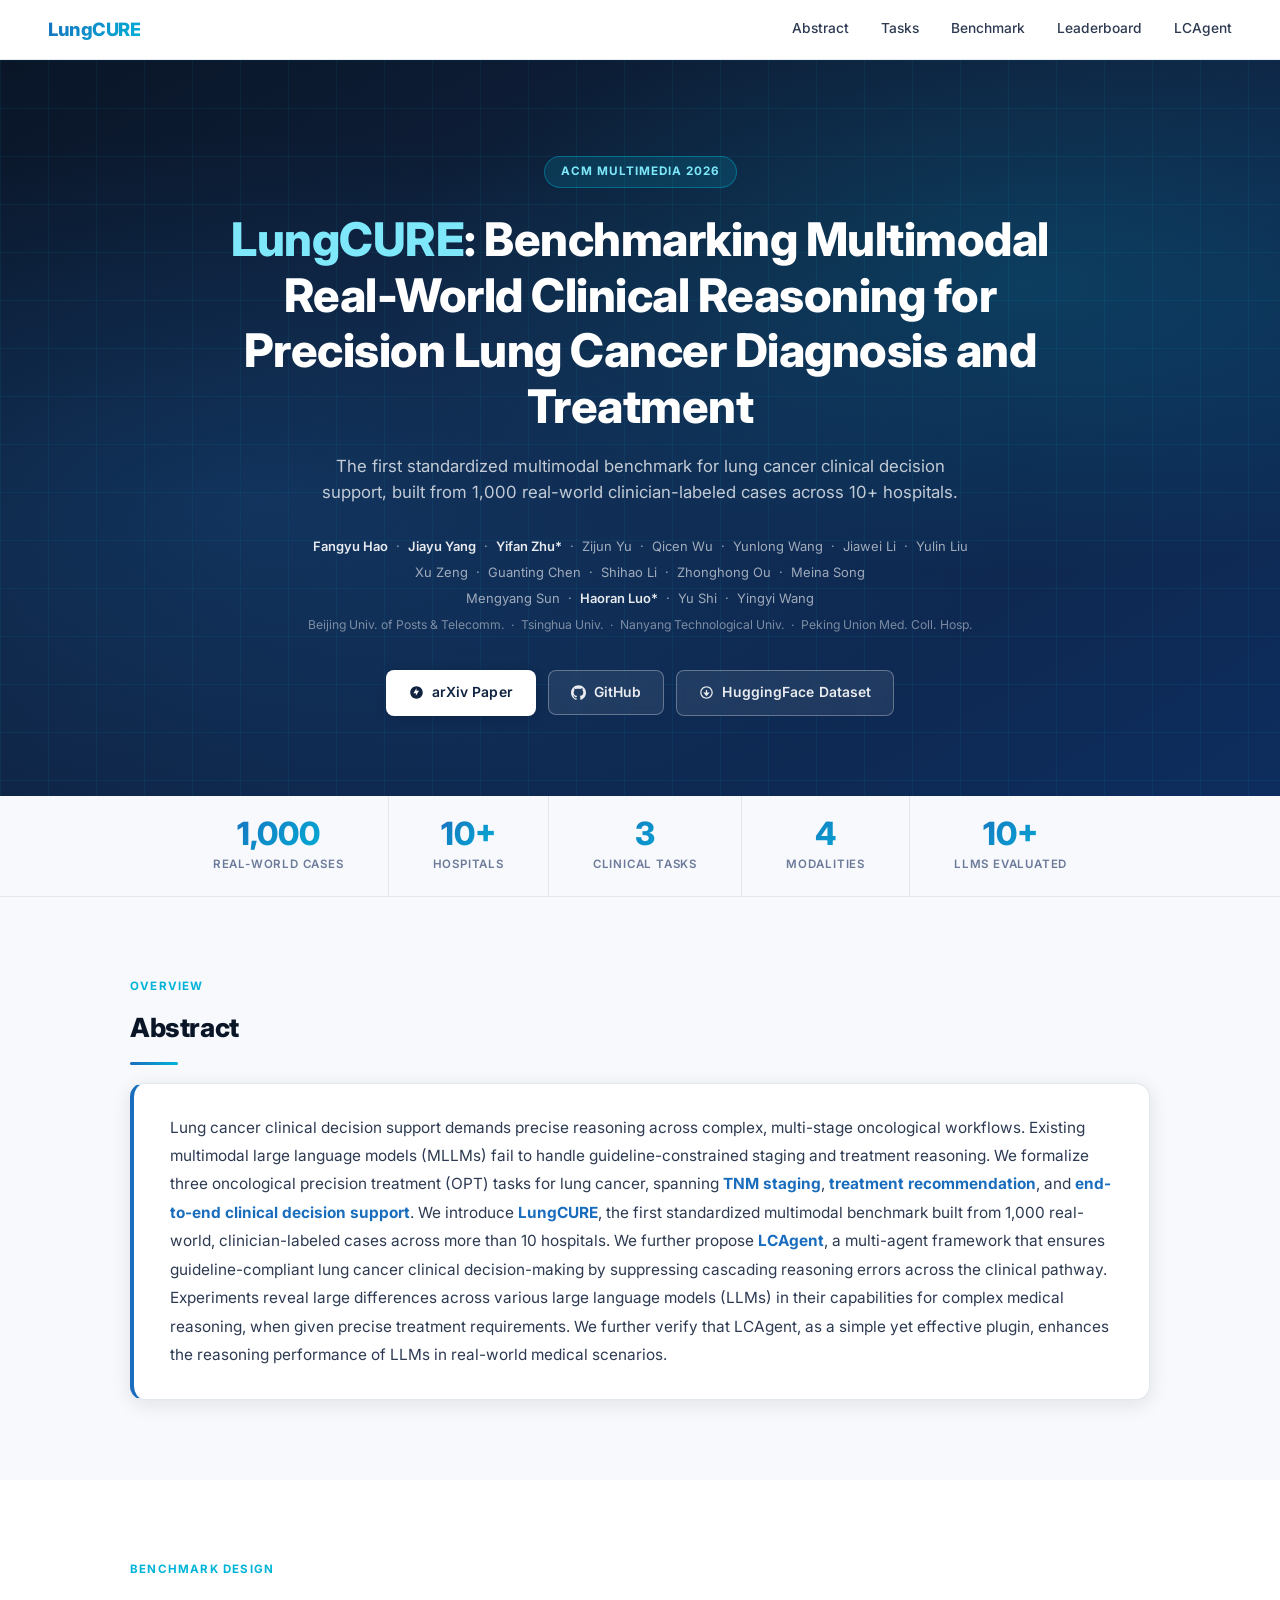
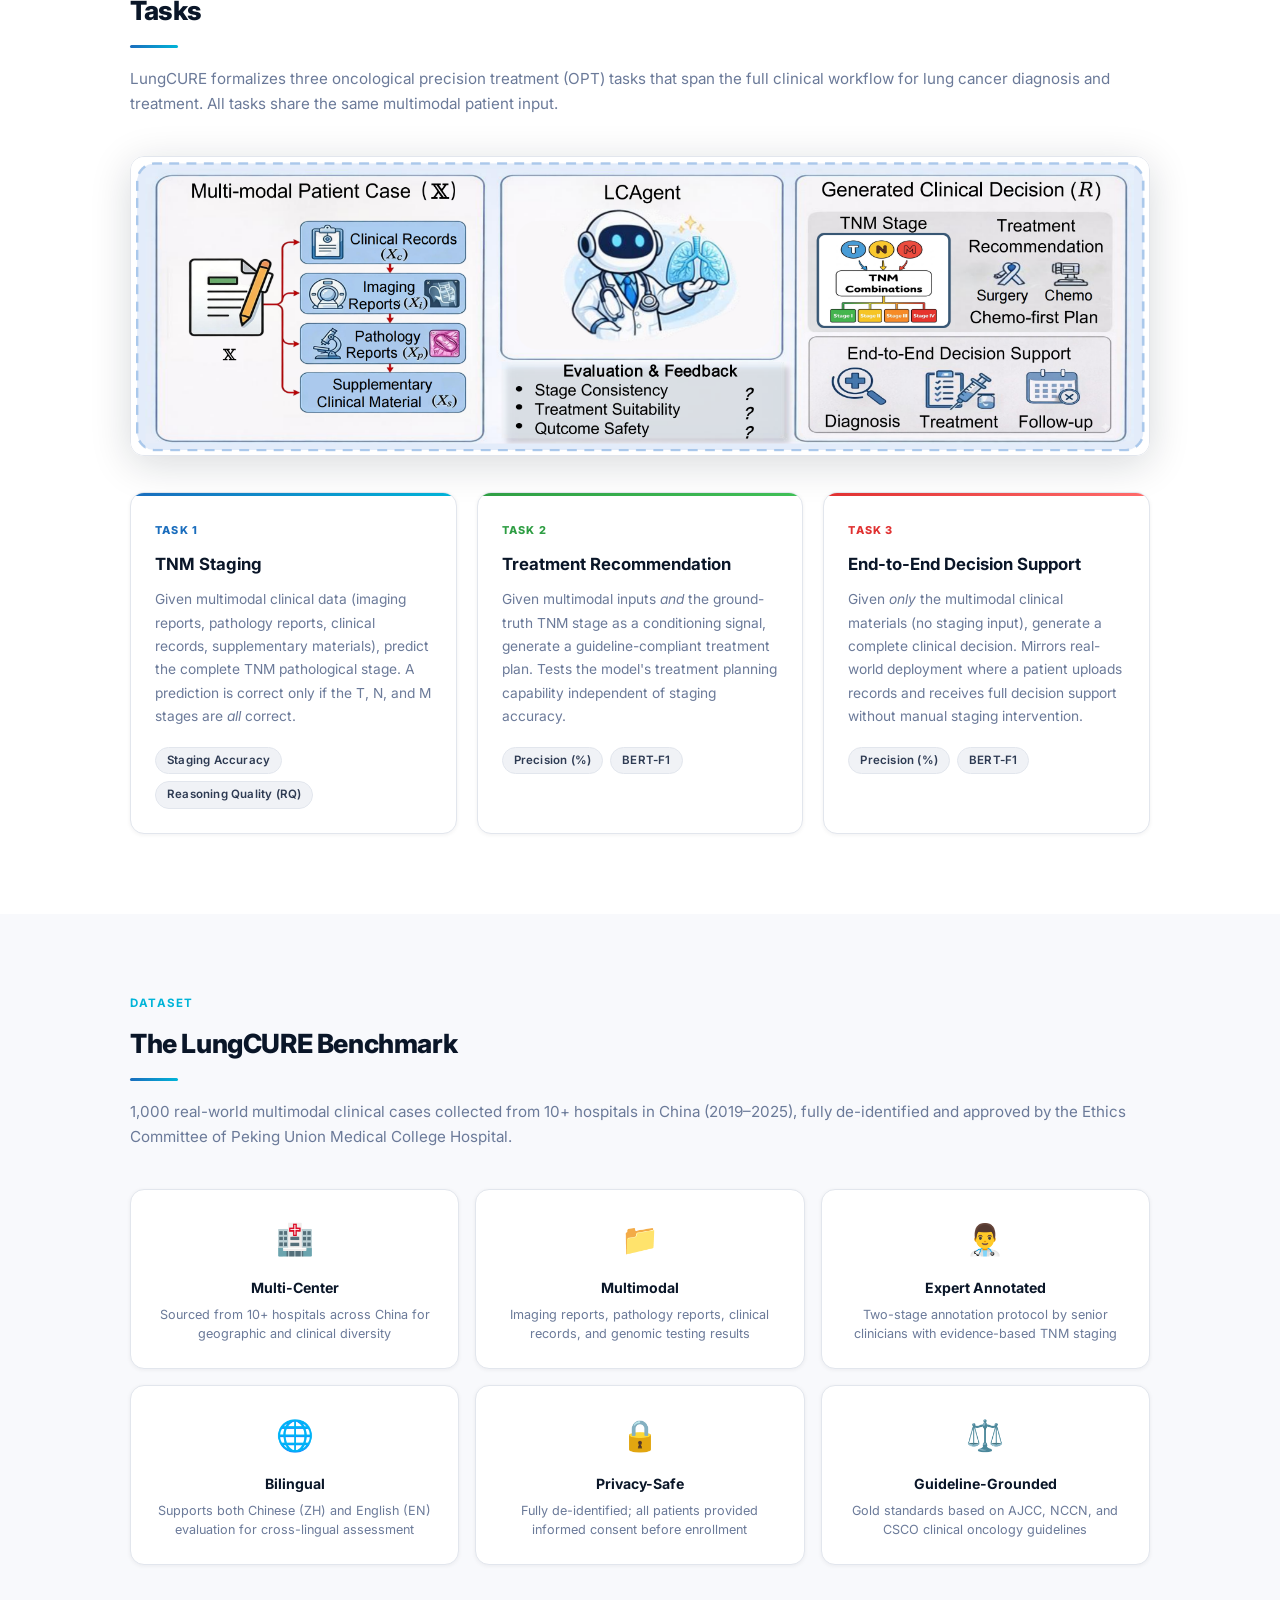
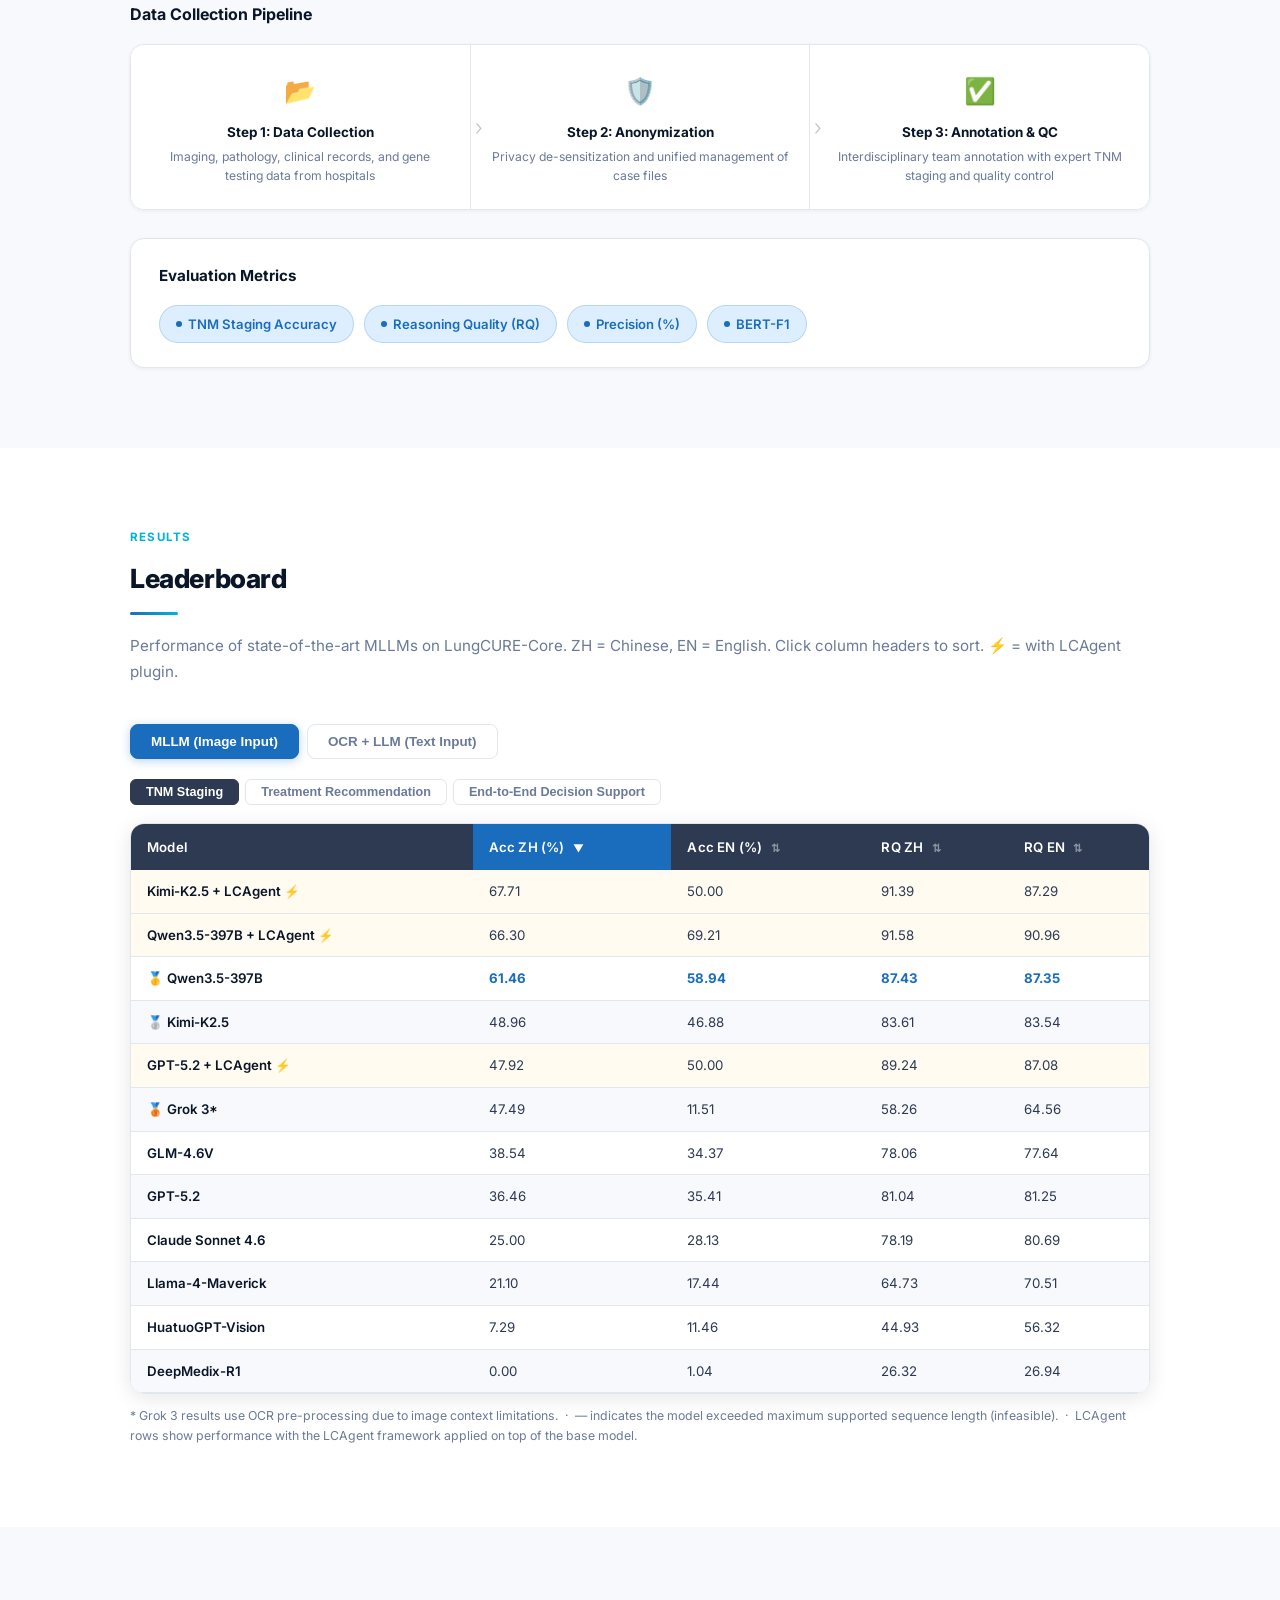
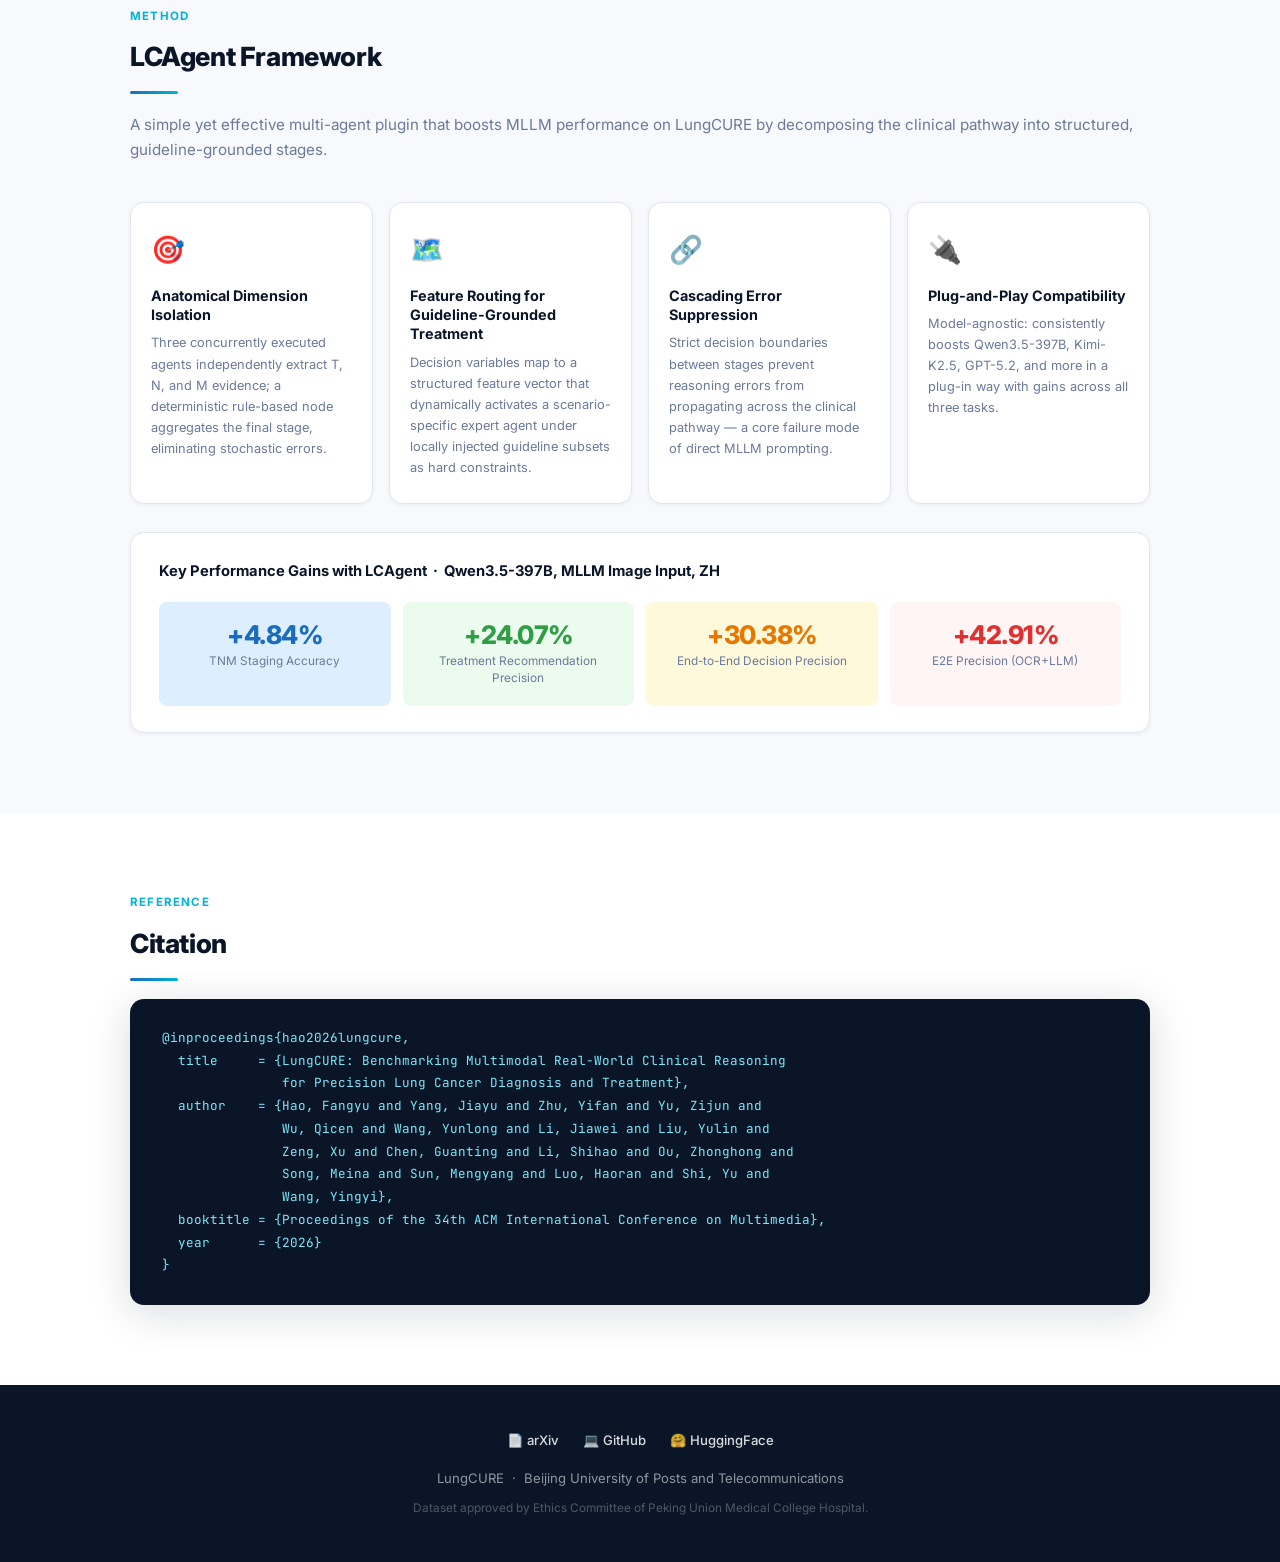
==== index.html @ aa4339c0 "GitHub Pages" ====
<!DOCTYPE html>
<html lang="en">
<head>
  <meta charset="UTF-8" />
  <meta name="viewport" content="width=device-width, initial-scale=1.0" />
  <title>LungCURE — Benchmarking Multimodal Real-World Clinical Reasoning</title>
  <link rel="preconnect" href="https://fonts.googleapis.com" />
  <link href="https://fonts.googleapis.com/css2?family=Inter:wght@300;400;500;600;700;800&family=JetBrains+Mono:wght@400;500&display=swap" rel="stylesheet" />
  <link rel="stylesheet" href="static/css/style.css" />
</head>
<body>

<!-- ─── Navigation ────────────────────────────────────────────── -->
<nav>
  <span class="nav-brand">LungCURE</span>
  <div class="nav-links">
    <a href="#abstract">Abstract</a>
    <a href="#tasks">Tasks</a>
    <a href="#benchmark">Benchmark</a>
    <a href="#leaderboard">Leaderboard</a>
    <a href="#lcagent">LCAgent</a>
  </div>
</nav>

<!-- ─── Hero ─────────────────────────────────────────────────── -->
<header class="hero">
  <div class="hero-badge">ACM Multimedia 2026</div>
  <h1>
    <span class="accent">LungCURE</span>: Benchmarking Multimodal<br/>
    Real-World Clinical Reasoning for<br/>
    Precision Lung Cancer Diagnosis and Treatment
  </h1>
  <p class="hero-sub">
    The first standardized multimodal benchmark for lung cancer clinical decision support,
    built from 1,000 real-world clinician-labeled cases across 10+ hospitals.
  </p>
  <div class="authors">
    <strong>Fangyu Hao</strong> &nbsp;·&nbsp; <strong>Jiayu Yang</strong> &nbsp;·&nbsp;
    <strong>Yifan Zhu*</strong> &nbsp;·&nbsp; Zijun Yu &nbsp;·&nbsp; Qicen Wu &nbsp;·&nbsp;
    Yunlong Wang &nbsp;·&nbsp; Jiawei Li &nbsp;·&nbsp; Yulin Liu<br/>
    Xu Zeng &nbsp;·&nbsp; Guanting Chen &nbsp;·&nbsp; Shihao Li &nbsp;·&nbsp;
    Zhonghong Ou &nbsp;·&nbsp; Meina Song<br/>
    Mengyang Sun &nbsp;·&nbsp; <strong>Haoran Luo*</strong> &nbsp;·&nbsp; Yu Shi &nbsp;·&nbsp; Yingyi Wang<br/>
    <em>Beijing Univ. of Posts &amp; Telecomm. &nbsp;·&nbsp; Tsinghua Univ. &nbsp;·&nbsp;
    Nanyang Technological Univ. &nbsp;·&nbsp; Peking Union Med. Coll. Hosp.</em>
  </div>
  <div class="btn-group">
    <a class="btn btn-primary" href="https://arxiv.org/abs/YOUR_ARXIV_ID" target="_blank">
      <svg viewBox="0 0 24 24" fill="currentColor"><path d="M12 2C6.48 2 2 6.48 2 12s4.48 10 10 10 10-4.48 10-10S17.52 2 12 2zm-1 15v-4H7l5-8v4h4l-5 8z"/></svg>
      arXiv Paper
    </a>
    <a class="btn btn-outline" href="https://github.com/Joker-hfy/LungCURE" target="_blank">
      <svg viewBox="0 0 24 24" fill="currentColor"><path d="M12 .297c-6.63 0-12 5.373-12 12 0 5.303 3.438 9.8 8.205 11.385.6.113.82-.258.82-.577 0-.285-.01-1.04-.015-2.04-3.338.724-4.042-1.61-4.042-1.61C4.422 18.07 3.633 17.7 3.633 17.7c-1.087-.744.084-.729.084-.729 1.205.084 1.838 1.236 1.838 1.236 1.07 1.835 2.809 1.305 3.495.998.108-.776.417-1.305.76-1.605-2.665-.3-5.466-1.332-5.466-5.93 0-1.31.465-2.38 1.235-3.22-.135-.303-.54-1.523.105-3.176 0 0 1.005-.322 3.3 1.23.96-.267 1.98-.399 3-.405 1.02.006 2.04.138 3 .405 2.28-1.552 3.285-1.23 3.285-1.23.645 1.653.24 2.873.12 3.176.765.84 1.23 1.91 1.23 3.22 0 4.61-2.805 5.625-5.475 5.92.42.36.81 1.096.81 2.22 0 1.606-.015 2.896-.015 3.286 0 .315.21.69.825.57C20.565 22.092 24 17.592 24 12.297c0-6.627-5.373-12-12-12"/></svg>
      GitHub
    </a>
    <a class="btn btn-outline" href="https://huggingface.co/datasets/Fine2378/LungCURE" target="_blank">
      <svg viewBox="0 0 24 24" fill="currentColor"><path d="M12 2C6.477 2 2 6.477 2 12s4.477 10 10 10 10-4.477 10-10S17.523 2 12 2zm0 2c4.418 0 8 3.582 8 8s-3.582 8-8 8-8-3.582-8-8 3.582-8 8-8zm-1 4v4H7l5 6 5-6h-4V8h-2z"/></svg>
      HuggingFace Dataset
    </a>
  </div>
</header>

<!-- ─── Stats bar ─────────────────────────────────────────────── -->
<div class="stats-bar">
  <div class="stat-item">
    <div class="stat-num">1,000</div>
    <div class="stat-label">Real-world Cases</div>
  </div>
  <div class="stat-item">
    <div class="stat-num">10+</div>
    <div class="stat-label">Hospitals</div>
  </div>
  <div class="stat-item">
    <div class="stat-num">3</div>
    <div class="stat-label">Clinical Tasks</div>
  </div>
  <div class="stat-item">
    <div class="stat-num">4</div>
    <div class="stat-label">Modalities</div>
  </div>
  <div class="stat-item">
    <div class="stat-num">10+</div>
    <div class="stat-label">LLMs Evaluated</div>
  </div>
</div>

<!-- ─── Abstract ─────────────────────────────────────────────── -->
<section id="abstract">
  <div class="container">
    <div class="section-label">Overview</div>
    <h2 class="section-title">Abstract</h2>
    <div class="section-divider"></div>
    <div class="abstract-box">
      Lung cancer clinical decision support demands precise reasoning across complex, multi-stage oncological workflows.
      Existing multimodal large language models (MLLMs) fail to handle guideline-constrained staging and treatment reasoning.
      We formalize three oncological precision treatment (OPT) tasks for lung cancer, spanning <strong>TNM staging</strong>,
      <strong>treatment recommendation</strong>, and <strong>end-to-end clinical decision support</strong>.
      We introduce <strong>LungCURE</strong>, the first standardized multimodal benchmark built from 1,000 real-world,
      clinician-labeled cases across more than 10 hospitals.
      We further propose <strong>LCAgent</strong>, a multi-agent framework that ensures guideline-compliant lung cancer
      clinical decision-making by suppressing cascading reasoning errors across the clinical pathway.
      Experiments reveal large differences across various large language models (LLMs) in their capabilities
      for complex medical reasoning, when given precise treatment requirements.
      We further verify that LCAgent, as a simple yet effective plugin, enhances the reasoning performance of
      LLMs in real-world medical scenarios.
    </div>
  </div>
</section>

<!-- ─── Tasks ─────────────────────────────────────────────────── -->
<section id="tasks">
  <div class="container">
    <div class="section-label">Benchmark Design</div>
    <h2 class="section-title">Tasks</h2>
    <div class="section-divider"></div>
    <p class="section-subtitle">LungCURE formalizes three oncological precision treatment (OPT) tasks that span the full clinical workflow for lung cancer diagnosis and treatment. All tasks share the same multimodal patient input.</p>

    <!-- Task figure -->
    <div class="task-image-wrap">
      <img src="static/images/task.png" alt="LungCURE Task Formulation" />
    </div>

    <!-- Task cards -->
    <div class="task-grid">
      <div class="task-card t1">
        <div class="task-num">Task 1</div>
        <h3>TNM Staging</h3>
        <p>
          Given multimodal clinical data (imaging reports, pathology reports, clinical records,
          supplementary materials), predict the complete TNM pathological stage.
          A prediction is correct only if the T, N, and M stages are <em>all</em> correct.
        </p>
        <div class="task-metrics">
          <span class="metric-tag">Staging Accuracy</span>
          <span class="metric-tag">Reasoning Quality (RQ)</span>
        </div>
      </div>
      <div class="task-card t2">
        <div class="task-num">Task 2</div>
        <h3>Treatment Recommendation</h3>
        <p>
          Given multimodal inputs <em>and</em> the ground-truth TNM stage as a conditioning signal,
          generate a guideline-compliant treatment plan. Tests the model's treatment planning
          capability independent of staging accuracy.
        </p>
        <div class="task-metrics">
          <span class="metric-tag">Precision (%)</span>
          <span class="metric-tag">BERT-F1</span>
        </div>
      </div>
      <div class="task-card t3">
        <div class="task-num">Task 3</div>
        <h3>End-to-End Decision Support</h3>
        <p>
          Given <em>only</em> the multimodal clinical materials (no staging input), generate
          a complete clinical decision. Mirrors real-world deployment where a patient uploads
          records and receives full decision support without manual staging intervention.
        </p>
        <div class="task-metrics">
          <span class="metric-tag">Precision (%)</span>
          <span class="metric-tag">BERT-F1</span>
        </div>
      </div>
    </div>
  </div>
</section>

<!-- ─── Benchmark ─────────────────────────────────────────────── -->
<section id="benchmark">
  <div class="container">
    <div class="section-label">Dataset</div>
    <h2 class="section-title">The LungCURE Benchmark</h2>
    <div class="section-divider"></div>
    <p class="section-subtitle">1,000 real-world multimodal clinical cases collected from 10+ hospitals in China (2019–2025), fully de-identified and approved by the Ethics Committee of Peking Union Medical College Hospital.</p>

    <!-- 6 cards, 3 per row -->
    <div class="dataset-grid">
      <div class="dataset-card">
        <div class="dataset-icon">🏥</div>
        <h4>Multi-Center</h4>
        <p>Sourced from 10+ hospitals across China for geographic and clinical diversity</p>
      </div>
      <div class="dataset-card">
        <div class="dataset-icon">📁</div>
        <h4>Multimodal</h4>
        <p>Imaging reports, pathology reports, clinical records, and genomic testing results</p>
      </div>
      <div class="dataset-card">
        <div class="dataset-icon">👨‍⚕️</div>
        <h4>Expert Annotated</h4>
        <p>Two-stage annotation protocol by senior clinicians with evidence-based TNM staging</p>
      </div>
      <div class="dataset-card">
        <div class="dataset-icon">🌐</div>
        <h4>Bilingual</h4>
        <p>Supports both Chinese (ZH) and English (EN) evaluation for cross-lingual assessment</p>
      </div>
      <div class="dataset-card">
        <div class="dataset-icon">🔒</div>
        <h4>Privacy-Safe</h4>
        <p>Fully de-identified; all patients provided informed consent before enrollment</p>
      </div>
      <div class="dataset-card">
        <div class="dataset-icon">⚖️</div>
        <h4>Guideline-Grounded</h4>
        <p>Gold standards based on AJCC, NCCN, and CSCO clinical oncology guidelines</p>
      </div>
    </div>

    <!-- Pipeline -->
    <p class="pipeline-title">Data Collection Pipeline</p>
    <div class="pipeline">
      <div class="pipeline-step">
        <div class="step-icon">📂</div>
        <h4>Step 1: Data Collection</h4>
        <p>Imaging, pathology, clinical records, and gene testing data from hospitals</p>
      </div>
      <div class="pipeline-step">
        <div class="step-icon">🛡️</div>
        <h4>Step 2: Anonymization</h4>
        <p>Privacy de-sensitization and unified management of case files</p>
      </div>
      <div class="pipeline-step">
        <div class="step-icon">✅</div>
        <h4>Step 3: Annotation &amp; QC</h4>
        <p>Interdisciplinary team annotation with expert TNM staging and quality control</p>
      </div>
    </div>

    <!-- Evaluation Metrics — names only, no descriptions -->
    <div class="metrics-box">
      <h4>Evaluation Metrics</h4>
      <div class="metrics-tags">
        <span class="metrics-tag">TNM Staging Accuracy</span>
        <span class="metrics-tag">Reasoning Quality (RQ)</span>
        <span class="metrics-tag">Precision (%)</span>
        <span class="metrics-tag">BERT-F1</span>
      </div>
    </div>
  </div>
</section>

<!-- ─── Leaderboard ───────────────────────────────────────────── -->
<section id="leaderboard">
  <div class="container">
    <div class="section-label">Results</div>
    <h2 class="section-title">Leaderboard</h2>
    <div class="section-divider"></div>
    <p class="section-subtitle">Performance of state-of-the-art MLLMs on LungCURE-Core. ZH = Chinese, EN = English. Click column headers to sort. ⚡ = with LCAgent plugin.</p>

    <div class="lb-tabs">
      <button class="lb-tab active" onclick="switchInput('image')">MLLM (Image Input)</button>
      <button class="lb-tab" onclick="switchInput('text')">OCR + LLM (Text Input)</button>
    </div>
    <div class="task-tabs">
      <button class="task-tab active" onclick="switchTask('tnm')">TNM Staging</button>
      <button class="task-tab" onclick="switchTask('treat')">Treatment Recommendation</button>
      <button class="task-tab" onclick="switchTask('e2e')">End-to-End Decision Support</button>
    </div>

    <div class="lb-table-wrap">
      <table id="lb-table">
        <thead id="lb-head"></thead>
        <tbody id="lb-body"></tbody>
      </table>
    </div>
    <p class="lb-note">
      * Grok 3 results use OCR pre-processing due to image context limitations. &nbsp;·&nbsp;
      — indicates the model exceeded maximum supported sequence length (infeasible). &nbsp;·&nbsp;
      LCAgent rows show performance with the LCAgent framework applied on top of the base model.
    </p>
  </div>
</section>

<!-- ─── LCAgent ───────────────────────────────────────────────── -->
<section id="lcagent">
  <div class="container">
    <div class="section-label">Method</div>
    <h2 class="section-title">LCAgent Framework</h2>
    <div class="section-divider"></div>
    <p class="section-subtitle">A simple yet effective multi-agent plugin that boosts MLLM performance on LungCURE by decomposing the clinical pathway into structured, guideline-grounded stages.</p>

    <!-- 4 cards, one row -->
    <div class="agent-grid">
      <div class="agent-card">
        <div class="agent-card-icon">🎯</div>
        <h4>Anatomical Dimension Isolation</h4>
        <p>
          Three concurrently executed agents independently extract T, N, and M evidence;
          a deterministic rule-based node aggregates the final stage, eliminating stochastic errors.
        </p>
      </div>
      <div class="agent-card">
        <div class="agent-card-icon">🗺️</div>
        <h4>Feature Routing for Guideline-Grounded Treatment</h4>
        <p>
          Decision variables map to a structured feature vector that dynamically activates a
          scenario-specific expert agent under locally injected guideline subsets as hard constraints.
        </p>
      </div>
      <div class="agent-card">
        <div class="agent-card-icon">🔗</div>
        <h4>Cascading Error Suppression</h4>
        <p>
          Strict decision boundaries between stages prevent reasoning errors from propagating
          across the clinical pathway — a core failure mode of direct MLLM prompting.
        </p>
      </div>
      <div class="agent-card">
        <div class="agent-card-icon">🔌</div>
        <h4>Plug-and-Play Compatibility</h4>
        <p>
          Model-agnostic: consistently boosts Qwen3.5-397B, Kimi-K2.5, GPT-5.2, and more
          in a plug-in way with gains across all three tasks.
        </p>
      </div>
    </div>

    <!-- 4 gain cards, one row -->
    <div class="gains-box">
      <h4>Key Performance Gains with LCAgent &nbsp;·&nbsp; Qwen3.5-397B, MLLM Image Input, ZH</h4>
      <div class="gains-grid">
        <div class="gain-item gain-blue">
          <div class="gain-num">+4.84%</div>
          <div class="gain-label">TNM Staging Accuracy</div>
        </div>
        <div class="gain-item gain-green">
          <div class="gain-num">+24.07%</div>
          <div class="gain-label">Treatment Recommendation Precision</div>
        </div>
        <div class="gain-item gain-gold">
          <div class="gain-num">+30.38%</div>
          <div class="gain-label">End-to-End Decision Precision</div>
        </div>
        <div class="gain-item gain-red">
          <div class="gain-num">+42.91%</div>
          <div class="gain-label">E2E Precision (OCR+LLM)</div>
        </div>
      </div>
    </div>
  </div>
</section>

<!-- ─── Citation ──────────────────────────────────────────────── -->
<section>
  <div class="container">
    <div class="section-label">Reference</div>
    <h2 class="section-title">Citation</h2>
    <div class="section-divider"></div>
    <div class="citation-wrap">
      <pre class="citation-block">@inproceedings{hao2026lungcure,
  title     = {LungCURE: Benchmarking Multimodal Real-World Clinical Reasoning
               for Precision Lung Cancer Diagnosis and Treatment},
  author    = {Hao, Fangyu and Yang, Jiayu and Zhu, Yifan and Yu, Zijun and
               Wu, Qicen and Wang, Yunlong and Li, Jiawei and Liu, Yulin and
               Zeng, Xu and Chen, Guanting and Li, Shihao and Ou, Zhonghong and
               Song, Meina and Sun, Mengyang and Luo, Haoran and Shi, Yu and
               Wang, Yingyi},
  booktitle = {Proceedings of the 34th ACM International Conference on Multimedia},
  year      = {2026}
}</pre>
    </div>
  </div>
</section>

<!-- ─── Footer ────────────────────────────────────────────────── -->
<footer>
  <div class="footer-links">
    <a href="https://arxiv.org/abs/YOUR_ARXIV_ID" target="_blank">📄 arXiv</a>
    <a href="https://github.com/Joker-hfy/LungCURE" target="_blank">💻 GitHub</a>
    <a href="https://huggingface.co/datasets/Fine2378/LungCURE" target="_blank">🤗 HuggingFace</a>
  </div>
  <p>LungCURE &nbsp;·&nbsp; Beijing University of Posts and Telecommunications</p>
  <p class="footer-note">Dataset approved by Ethics Committee of Peking Union Medical College Hospital.</p>
</footer>

<script src="static/js/leaderboard.js"></script>
</body>
</html>
---- static/css/style.css ----
/* ═══════════════════════════════════════════════════════════════
   LungCURE — Design System
   ═══════════════════════════════════════════════════════════════ */

/* ─── Tokens ─────────────────────────────────────────────────── */
:root {
  --navy:      #0a1628;
  --navy-mid:  #0f2240;
  --blue:      #1a6dbd;
  --blue-lt:   #ddeeff;
  --blue-glow: rgba(26,109,189,.18);
  --teal:      #00b4d8;
  --teal-lt:   #e0f7fc;
  --red:       #e03131;
  --green:     #2f9e44;
  --gold:      #e67700;
  --gray-0:    #f8f9fc;
  --gray-1:    #f0f2f6;
  --gray-2:    #e2e6ed;
  --gray-3:    #bcc5d3;
  --gray-4:    #6b7a99;
  --gray-5:    #2d3a52;
  --text:      #0d1b2e;
  --radius-sm: 8px;
  --radius:    14px;
  --radius-lg: 20px;
  --shadow-sm: 0 1px 4px rgba(10,22,40,.06);
  --shadow:    0 4px 20px rgba(10,22,40,.10);
  --shadow-lg: 0 8px 40px rgba(10,22,40,.16);
  --transition: .22s cubic-bezier(.4,0,.2,1);
}

/* ─── Reset ──────────────────────────────────────────────────── */
*, *::before, *::after { box-sizing: border-box; margin: 0; padding: 0; }
html { scroll-behavior: smooth; }
body {
  font-family: 'Inter', sans-serif;
  color: var(--text);
  background: #fff;
  line-height: 1.7;
  -webkit-font-smoothing: antialiased;
}
a { color: var(--blue); text-decoration: none; }
a:hover { text-decoration: underline; }
img { max-width: 100%; display: block; }

/* ─── Navigation ─────────────────────────────────────────────── */
nav {
  position: sticky; top: 0; z-index: 200;
  height: 60px;
  padding: 0 3rem;
  display: flex; align-items: center; justify-content: space-between;
  background: rgba(255,255,255,.88);
  backdrop-filter: blur(16px) saturate(180%);
  border-bottom: 1px solid rgba(226,230,237,.8);
  box-shadow: 0 1px 0 rgba(10,22,40,.04);
}
.nav-brand {
  font-weight: 800; font-size: 1.15rem;
  letter-spacing: -.5px;
  background: linear-gradient(135deg, var(--blue) 0%, var(--teal) 100%);
  -webkit-background-clip: text;
  -webkit-text-fill-color: transparent;
  background-clip: text;
}
.nav-links { display: flex; gap: 2rem; }
.nav-links a {
  font-size: .86rem; font-weight: 500;
  color: var(--gray-5);
  position: relative; padding-bottom: 2px;
  transition: color var(--transition);
}
.nav-links a::after {
  content: ''; position: absolute; bottom: -2px; left: 0; right: 0;
  height: 2px; background: var(--blue);
  transform: scaleX(0); transition: transform var(--transition);
  border-radius: 2px;
}
.nav-links a:hover { color: var(--blue); text-decoration: none; }
.nav-links a:hover::after { transform: scaleX(1); }

/* ─── Hero ───────────────────────────────────────────────────── */
.hero {
  position: relative;
  background: linear-gradient(150deg, var(--navy) 0%, var(--navy-mid) 45%, #0d2d5e 100%);
  color: #fff;
  padding: 96px 2rem 80px;
  text-align: center;
  overflow: hidden;
}
/* Mesh grid overlay */
.hero::before {
  content: '';
  position: absolute; inset: 0;
  background-image:
    linear-gradient(rgba(0,180,216,.08) 1px, transparent 1px),
    linear-gradient(90deg, rgba(0,180,216,.08) 1px, transparent 1px);
  background-size: 48px 48px;
  pointer-events: none;
}
/* Glow orbs */
.hero::after {
  content: '';
  position: absolute; inset: 0;
  background:
    radial-gradient(ellipse 60% 50% at 20% 60%, rgba(26,109,189,.25), transparent),
    radial-gradient(ellipse 50% 40% at 80% 30%, rgba(0,180,216,.18), transparent);
  pointer-events: none;
}
.hero > * { position: relative; z-index: 1; }

.hero-badge {
  display: inline-flex; align-items: center; gap: 6px;
  background: rgba(0,180,216,.15);
  border: 1px solid rgba(0,180,216,.4);
  border-radius: 100px;
  padding: 5px 16px;
  font-size: .73rem; font-weight: 700;
  letter-spacing: 1px; text-transform: uppercase;
  color: #7ee8fa;
  margin-bottom: 24px;
}
.hero h1 {
  font-size: clamp(1.8rem, 4.5vw, 2.9rem);
  font-weight: 800;
  line-height: 1.2;
  max-width: 860px;
  margin: 0 auto 18px;
  letter-spacing: -.5px;
}
.hero h1 .accent { color: #7ee8fa; }
.hero-sub {
  font-size: 1.05rem;
  color: rgba(255,255,255,.75);
  max-width: 660px;
  margin: 0 auto 28px;
  line-height: 1.6;
}
.authors {
  font-size: .81rem;
  color: rgba(255,255,255,.6);
  max-width: 780px;
  margin: 0 auto 32px;
  line-height: 2;
}
.authors strong { color: rgba(255,255,255,.9); font-weight: 600; }
.authors em { font-style: normal; color: rgba(255,255,255,.45); font-size: .76rem; }

/* ─── Buttons ────────────────────────────────────────────────── */
.btn-group { display: flex; gap: 12px; justify-content: center; flex-wrap: wrap; }
.btn {
  display: inline-flex; align-items: center; gap: 8px;
  padding: 10px 22px;
  border-radius: var(--radius-sm);
  font-size: .87rem; font-weight: 600;
  border: 1.5px solid transparent;
  cursor: pointer;
  transition: all var(--transition);
  text-decoration: none !important;
  letter-spacing: .1px;
}
.btn svg { width: 15px; height: 15px; flex-shrink: 0; }

.btn-primary {
  background: #fff;
  color: var(--navy-mid);
  box-shadow: 0 2px 12px rgba(0,0,0,.15);
}
.btn-primary:hover { background: var(--blue-lt); color: var(--blue); transform: translateY(-1px); box-shadow: 0 4px 18px rgba(0,0,0,.2); }

.btn-outline {
  background: rgba(255,255,255,.08);
  color: rgba(255,255,255,.9);
  border-color: rgba(255,255,255,.3);
  backdrop-filter: blur(4px);
}
.btn-outline:hover { background: rgba(255,255,255,.16); border-color: rgba(255,255,255,.6); transform: translateY(-1px); }

/* ─── Stats bar ──────────────────────────────────────────────── */
.stats-bar {
  background: var(--gray-0);
  border-bottom: 1px solid var(--gray-2);
  display: flex; justify-content: center; flex-wrap: wrap;
}
.stat-item {
  padding: 22px 44px;
  text-align: center;
  border-right: 1px solid var(--gray-2);
  transition: background var(--transition);
}
.stat-item:last-child { border-right: none; }
.stat-item:hover { background: #fff; }
.stat-num {
  font-size: 2rem; font-weight: 800;
  background: linear-gradient(135deg, var(--blue), var(--teal));
  -webkit-background-clip: text; -webkit-text-fill-color: transparent;
  background-clip: text; line-height: 1;
}
.stat-label {
  font-size: .72rem; color: var(--gray-4);
  margin-top: 5px; text-transform: uppercase;
  letter-spacing: .8px; font-weight: 600;
}

/* ─── Sections ───────────────────────────────────────────────── */
section { padding: 80px 2rem; }
section:nth-child(even) { background: var(--gray-0); }
.container { max-width: 1020px; margin: 0 auto; }

.section-label {
  font-size: .72rem; font-weight: 700; text-transform: uppercase;
  letter-spacing: 1.2px; color: var(--teal);
  margin-bottom: 8px;
}
.section-title {
  font-size: 1.65rem; font-weight: 800;
  letter-spacing: -.4px;
  margin-bottom: 12px;
  color: var(--navy);
}
.section-divider {
  width: 48px; height: 3px;
  background: linear-gradient(90deg, var(--blue), var(--teal));
  border-radius: 2px;
  margin-bottom: 18px;
}
.section-subtitle {
  color: var(--gray-4); font-size: .95rem;
  margin-bottom: 40px;
  line-height: 1.65;
  width: 100%;
}

/* ─── Abstract ───────────────────────────────────────────────── */
.abstract-box {
  background: #fff;
  border: 1px solid var(--gray-2);
  border-left: 4px solid var(--blue);
  border-radius: var(--radius);
  padding: 30px 36px;
  font-size: .96rem;
  line-height: 1.85;
  box-shadow: var(--shadow);
  color: var(--gray-5);
}
.abstract-box strong { color: var(--blue); font-weight: 700; }

/* ─── Task section ───────────────────────────────────────────── */
.task-image-wrap {
  margin-bottom: 36px;
  border-radius: var(--radius);
  overflow: hidden;
  box-shadow: var(--shadow-lg);
  border: 1px solid var(--gray-2);
}
.task-image-wrap img { width: 100%; object-fit: cover; }

.task-grid {
  display: grid;
  grid-template-columns: repeat(3, 1fr);
  gap: 20px;
}
.task-card {
  background: #fff;
  border: 1px solid var(--gray-2);
  border-radius: var(--radius);
  padding: 28px 24px 24px;
  box-shadow: var(--shadow-sm);
  position: relative;
  overflow: hidden;
  transition: box-shadow var(--transition), transform var(--transition);
}
.task-card:hover {
  box-shadow: var(--shadow);
  transform: translateY(-3px);
}
.task-card::before {
  content: '';
  position: absolute; top: 0; left: 0; right: 0;
  height: 3px;
  border-radius: var(--radius) var(--radius) 0 0;
}
.task-card.t1::before { background: linear-gradient(90deg, var(--blue), var(--teal)); }
.task-card.t2::before { background: linear-gradient(90deg, var(--green), #40c057); }
.task-card.t3::before { background: linear-gradient(90deg, #e03131, #ff6b6b); }

.task-num {
  font-size: .68rem; font-weight: 800; text-transform: uppercase;
  letter-spacing: 1.2px; margin-bottom: 10px;
}
.t1 .task-num { color: var(--blue); }
.t2 .task-num { color: var(--green); }
.t3 .task-num { color: var(--red); }

.task-card h3 {
  font-size: 1.05rem; font-weight: 700;
  margin-bottom: 10px; color: var(--navy);
}
.task-card p { font-size: .86rem; color: var(--gray-4); line-height: 1.7; }
.task-metrics { margin-top: 18px; display: flex; gap: 7px; flex-wrap: wrap; }
.metric-tag {
  font-size: .72rem; font-weight: 600;
  padding: 3px 11px;
  border-radius: 100px;
  background: var(--gray-1);
  color: var(--gray-5);
  border: 1px solid var(--gray-2);
  letter-spacing: .2px;
}

/* ─── Dataset cards — 6 items, 3 per row ────────────────────── */
.dataset-grid {
  display: grid;
  grid-template-columns: repeat(3, 1fr);
  gap: 16px;
  margin-bottom: 36px;
}
.dataset-card {
  background: #fff;
  border: 1px solid var(--gray-2);
  border-radius: var(--radius);
  padding: 24px 20px;
  text-align: center;
  box-shadow: var(--shadow-sm);
  transition: box-shadow var(--transition), transform var(--transition);
}
.dataset-card:hover { box-shadow: var(--shadow); transform: translateY(-2px); }
.dataset-icon { font-size: 1.9rem; margin-bottom: 10px; }
.dataset-card h4 { font-size: .88rem; font-weight: 700; margin-bottom: 5px; color: var(--navy); }
.dataset-card p { font-size: .79rem; color: var(--gray-4); line-height: 1.55; }

/* ─── Pipeline ────────────────────────────────────────────────── */
.pipeline-title {
  font-size: 1rem; font-weight: 700;
  color: var(--navy);
  margin-bottom: 16px;
  margin-top: 4px;
}
.pipeline {
  display: flex; align-items: stretch;
  border-radius: var(--radius);
  overflow: hidden;
  box-shadow: var(--shadow-sm);
  border: 1px solid var(--gray-2);
}
.pipeline-step {
  flex: 1;
  background: #fff;
  padding: 24px 20px;
  text-align: center;
  position: relative;
  border-right: 1px solid var(--gray-2);
}
.pipeline-step:last-child { border-right: none; }
.pipeline-step:not(:last-child)::after {
  content: '›';
  position: absolute; right: -13px; top: 50%;
  transform: translateY(-50%);
  color: var(--gray-3); font-size: 1.4rem;
  font-weight: 300; z-index: 1;
  line-height: 1;
}
.step-icon { font-size: 1.6rem; margin-bottom: 8px; }
.pipeline-step h4 { font-size: .84rem; font-weight: 700; margin-bottom: 5px; color: var(--navy); }
.pipeline-step p  { font-size: .76rem; color: var(--gray-4); line-height: 1.5; }

/* ─── Metrics box — names only, no descriptions ─────────────── */
.metrics-box {
  margin-top: 28px;
  background: #fff;
  border: 1px solid var(--gray-2);
  border-radius: var(--radius);
  padding: 24px 28px;
  box-shadow: var(--shadow-sm);
}
.metrics-box h4 { font-size: .95rem; font-weight: 700; margin-bottom: 16px; color: var(--navy); }
.metrics-tags { display: flex; gap: 10px; flex-wrap: wrap; }
.metrics-tag {
  display: inline-flex; align-items: center; gap: 6px;
  padding: 7px 16px;
  border-radius: 100px;
  background: var(--blue-lt);
  color: var(--blue);
  font-size: .82rem; font-weight: 600;
  border: 1px solid rgba(26,109,189,.2);
}
.metrics-tag::before { content: ''; width: 6px; height: 6px; background: var(--blue); border-radius: 50%; flex-shrink: 0; }

/* ─── Leaderboard ────────────────────────────────────────────── */
.lb-tabs { display: flex; gap: 8px; margin-bottom: 20px; flex-wrap: wrap; }
.lb-tab {
  padding: 9px 20px;
  border-radius: var(--radius-sm);
  font-size: .84rem; font-weight: 600;
  border: 1.5px solid var(--gray-2);
  background: #fff;
  cursor: pointer;
  transition: all var(--transition);
  color: var(--gray-4);
}
.lb-tab.active { background: var(--blue); color: #fff; border-color: var(--blue); box-shadow: 0 2px 10px rgba(26,109,189,.3); }
.lb-tab:hover:not(.active) { border-color: var(--blue); color: var(--blue); }

.task-tabs { display: flex; gap: 6px; margin-bottom: 18px; flex-wrap: wrap; }
.task-tab {
  padding: 5px 15px;
  border-radius: 6px;
  font-size: .79rem; font-weight: 600;
  border: 1.5px solid var(--gray-2);
  background: #fff;
  cursor: pointer;
  color: var(--gray-4);
  transition: all var(--transition);
}
.task-tab.active { background: var(--gray-5); color: #fff; border-color: var(--gray-5); }
.task-tab:hover:not(.active) { border-color: var(--gray-4); color: var(--gray-5); }

.lb-table-wrap {
  overflow-x: auto;
  border-radius: var(--radius);
  box-shadow: var(--shadow);
  border: 1px solid var(--gray-2);
}
table { width: 100%; border-collapse: collapse; font-size: .83rem; background: #fff; }
thead th {
  background: var(--gray-5);
  color: #fff;
  padding: 12px 16px;
  text-align: left; font-weight: 600;
  white-space: nowrap;
  cursor: pointer; user-select: none;
  transition: background var(--transition);
  letter-spacing: .2px;
}
thead th:hover { background: #3d4f6e; }
thead th .sort-icon { margin-left: 5px; opacity: .45; font-size: .8em; }
thead th.sorted { background: var(--blue); }
thead th.sorted .sort-icon { opacity: 1; }

tbody tr { transition: background var(--transition); }
tbody tr:hover { background: var(--blue-lt); }
tbody tr:nth-child(even) { background: var(--gray-0); }
tbody tr:nth-child(even):hover { background: var(--blue-lt); }
td {
  padding: 10px 16px;
  border-bottom: 1px solid var(--gray-2);
  white-space: nowrap; color: var(--gray-5);
}
td:first-child { font-weight: 600; color: var(--navy); }
.rank-1 td:first-child::before { content: '🥇 '; }
.rank-2 td:first-child::before { content: '🥈 '; }
.rank-3 td:first-child::before { content: '🥉 '; }
.best-val { color: var(--blue); font-weight: 700; }
.lcagent-row { background: #fffbf0 !important; }
.lcagent-row:hover { background: var(--blue-lt) !important; }
.lcagent-row td:first-child::after { content: ' ⚡'; font-size: .78rem; }

.lb-note {
  margin-top: 12px;
  font-size: .77rem; color: var(--gray-4);
  line-height: 1.65;
}

/* ─── LCAgent — 4 cards, all in one row ─────────────────────── */
.agent-grid {
  display: grid;
  grid-template-columns: repeat(4, 1fr);
  gap: 16px;
  margin-top: 28px;
}
.agent-card {
  background: #fff;
  border: 1px solid var(--gray-2);
  border-radius: var(--radius);
  padding: 24px 20px;
  box-shadow: var(--shadow-sm);
  transition: box-shadow var(--transition), transform var(--transition);
}
.agent-card:hover { box-shadow: var(--shadow); transform: translateY(-2px); }
.agent-card-icon { font-size: 1.7rem; margin-bottom: 12px; }
.agent-card h4 { font-size: .9rem; font-weight: 700; margin-bottom: 8px; color: var(--navy); line-height: 1.35; }
.agent-card p  { font-size: .8rem; color: var(--gray-4); line-height: 1.65; }

/* ─── Gains — 4 cards, all in one row ───────────────────────── */
.gains-box {
  margin-top: 28px;
  background: #fff;
  border: 1px solid var(--gray-2);
  border-radius: var(--radius);
  padding: 26px 28px;
  box-shadow: var(--shadow-sm);
}
.gains-box h4 { margin-bottom: 18px; font-size: .92rem; font-weight: 700; color: var(--navy); }
.gains-grid {
  display: grid;
  grid-template-columns: repeat(4, 1fr);
  gap: 12px;
  text-align: center;
}
.gain-item { padding: 20px 12px; border-radius: var(--radius-sm); }
.gain-item .gain-num { font-size: 1.6rem; font-weight: 800; line-height: 1; letter-spacing: -.5px; }
.gain-item .gain-label { font-size: .74rem; color: var(--gray-4); margin-top: 6px; line-height: 1.4; }
.gain-blue  { background: var(--blue-lt); }
.gain-blue  .gain-num { color: var(--blue); }
.gain-green { background: #ebfbee; }
.gain-green .gain-num { color: var(--green); }
.gain-gold  { background: #fff9db; }
.gain-gold  .gain-num { color: var(--gold); }
.gain-red   { background: #fff5f5; }
.gain-red   .gain-num { color: var(--red); }

/* ─── Citation ───────────────────────────────────────────────── */
.citation-wrap { position: relative; }
.citation-block {
  background: var(--navy);
  color: #7ee8fa;
  border-radius: var(--radius);
  padding: 28px 32px;
  font-family: 'JetBrains Mono', monospace;
  font-size: .79rem;
  overflow-x: auto;
  line-height: 1.8;
  box-shadow: var(--shadow-lg);
}

/* ─── Footer ─────────────────────────────────────────────────── */
footer {
  background: var(--navy);
  color: rgba(255,255,255,.55);
  text-align: center;
  padding: 44px 2rem;
  font-size: .82rem;
}
footer a { color: rgba(255,255,255,.85); transition: color var(--transition); }
footer a:hover { color: var(--teal); text-decoration: none; }
.footer-links { display: flex; gap: 24px; justify-content: center; margin-bottom: 16px; flex-wrap: wrap; }
.footer-links a {
  display: inline-flex; align-items: center; gap: 6px;
  font-weight: 500;
}
.footer-note { margin-top: 8px; font-size: .74rem; opacity: .5; }

/* ─── Responsive ─────────────────────────────────────────────── */
@media (max-width: 900px) {
  .task-grid       { grid-template-columns: 1fr; }
  .agent-grid      { grid-template-columns: repeat(2, 1fr); }
  .gains-grid      { grid-template-columns: repeat(2, 1fr); }
  .dataset-grid    { grid-template-columns: repeat(2, 1fr); }
}
@media (max-width: 600px) {
  nav { padding: 0 1.2rem; }
  .nav-links { gap: 1.2rem; }
  .stat-item { padding: 16px 20px; }
  .pipeline { flex-direction: column; }
  .pipeline-step { border-right: none; border-bottom: 1px solid var(--gray-2); }
  .pipeline-step:last-child { border-bottom: none; }
  .pipeline-step:not(:last-child)::after { display: none; }
  .agent-grid   { grid-template-columns: 1fr; }
  .gains-grid   { grid-template-columns: repeat(2, 1fr); }
  .dataset-grid { grid-template-columns: 1fr; }
}
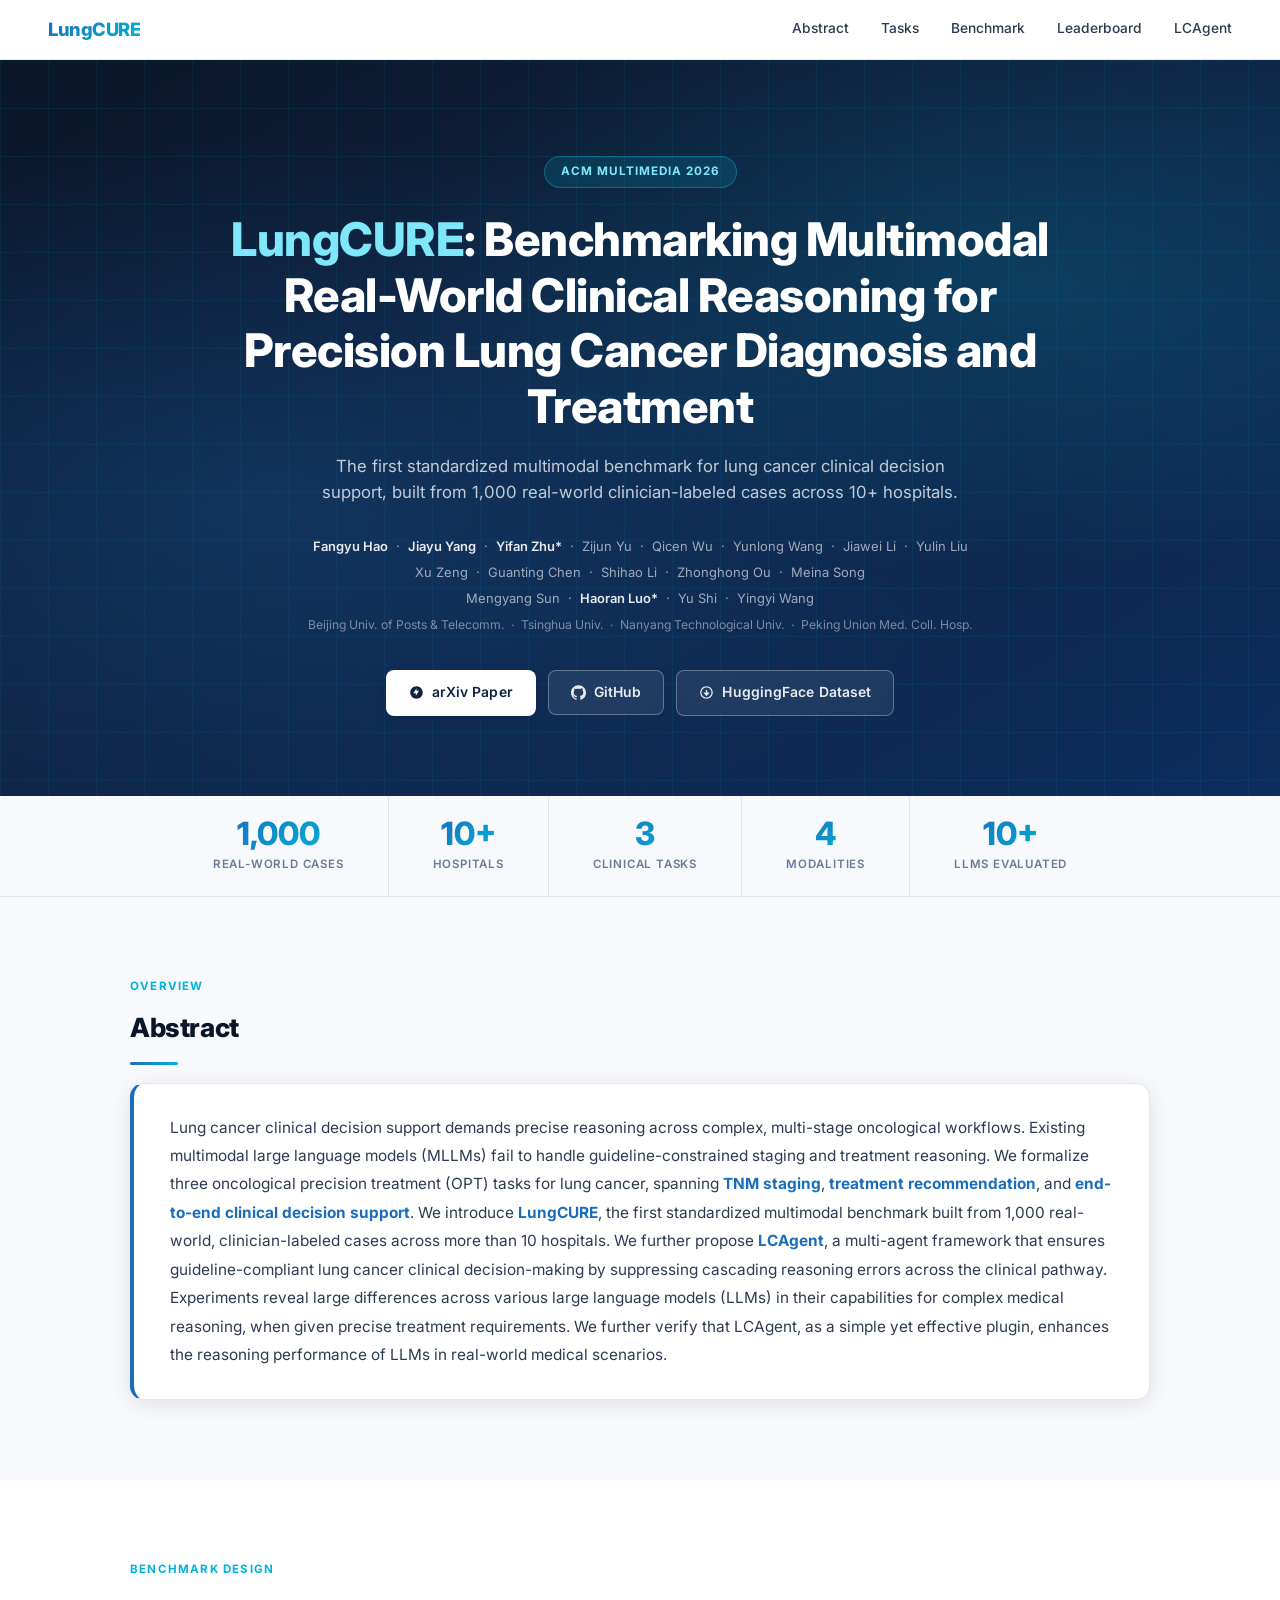
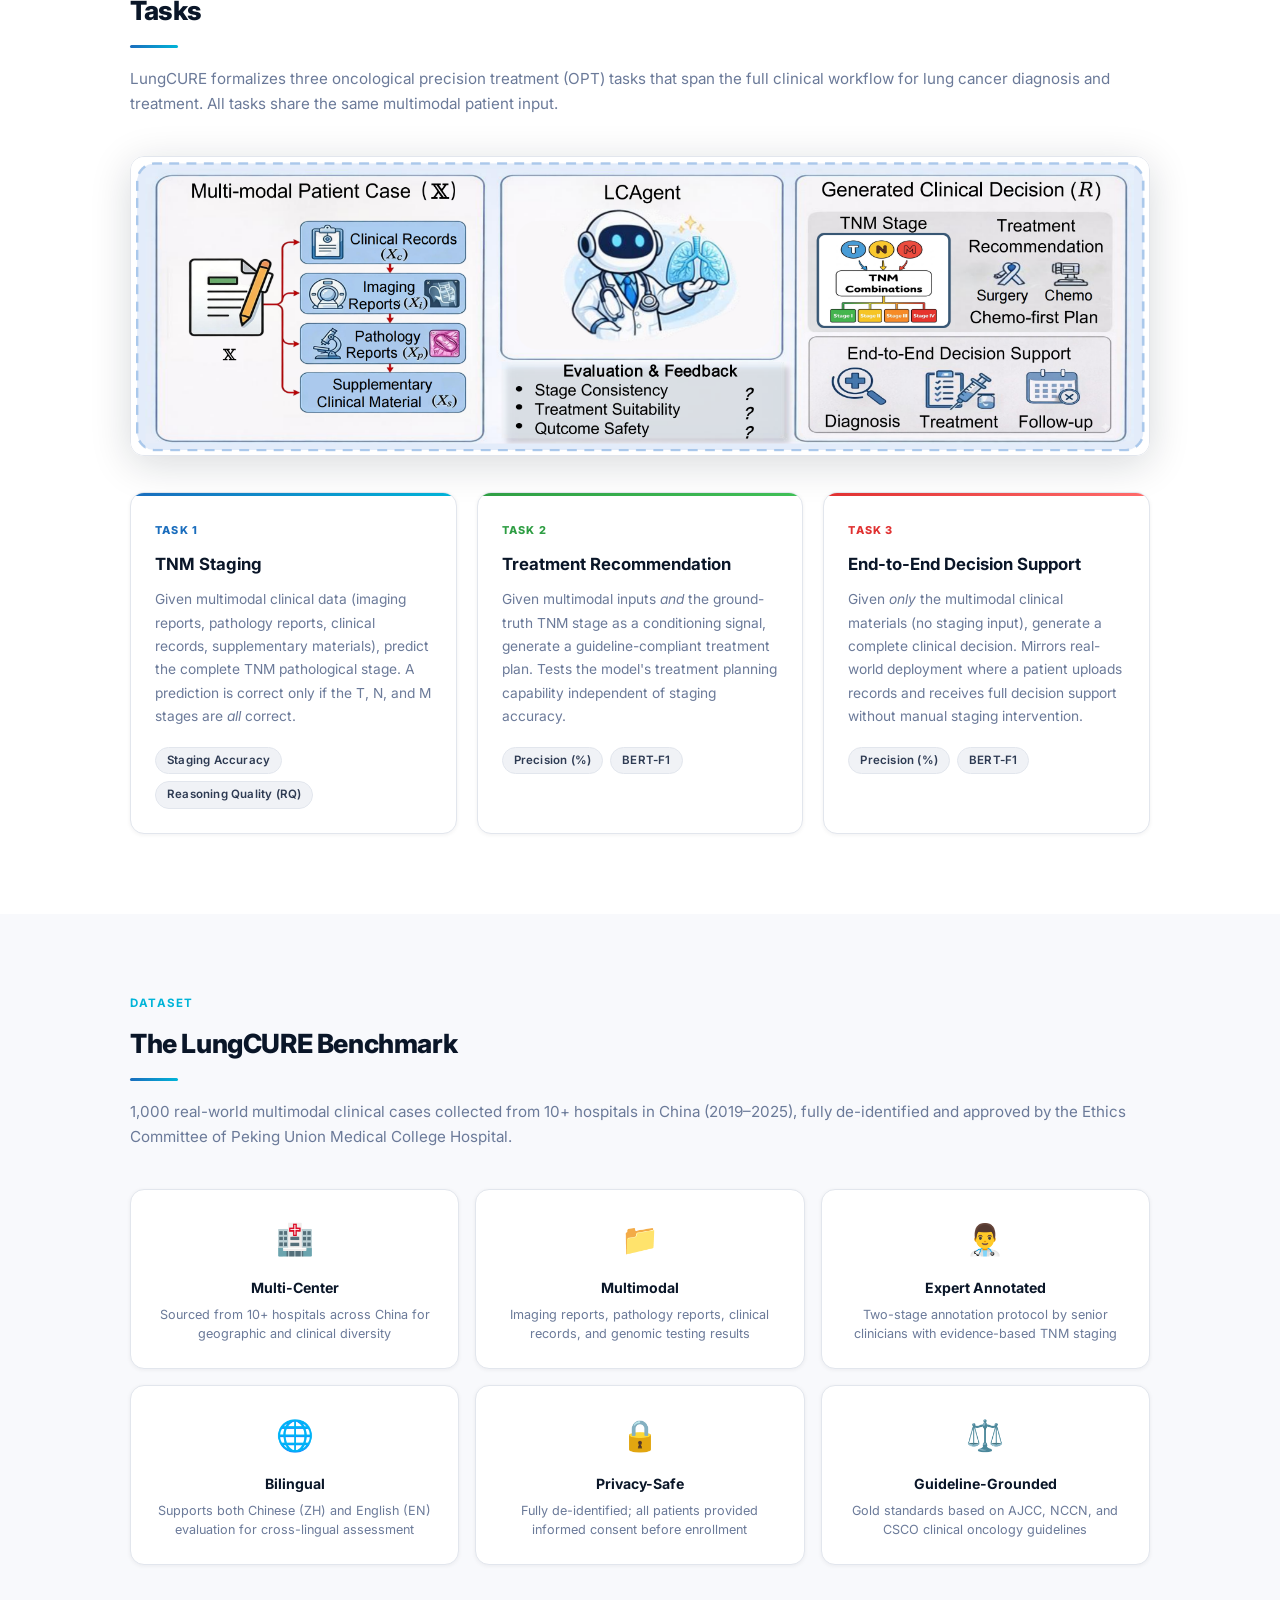
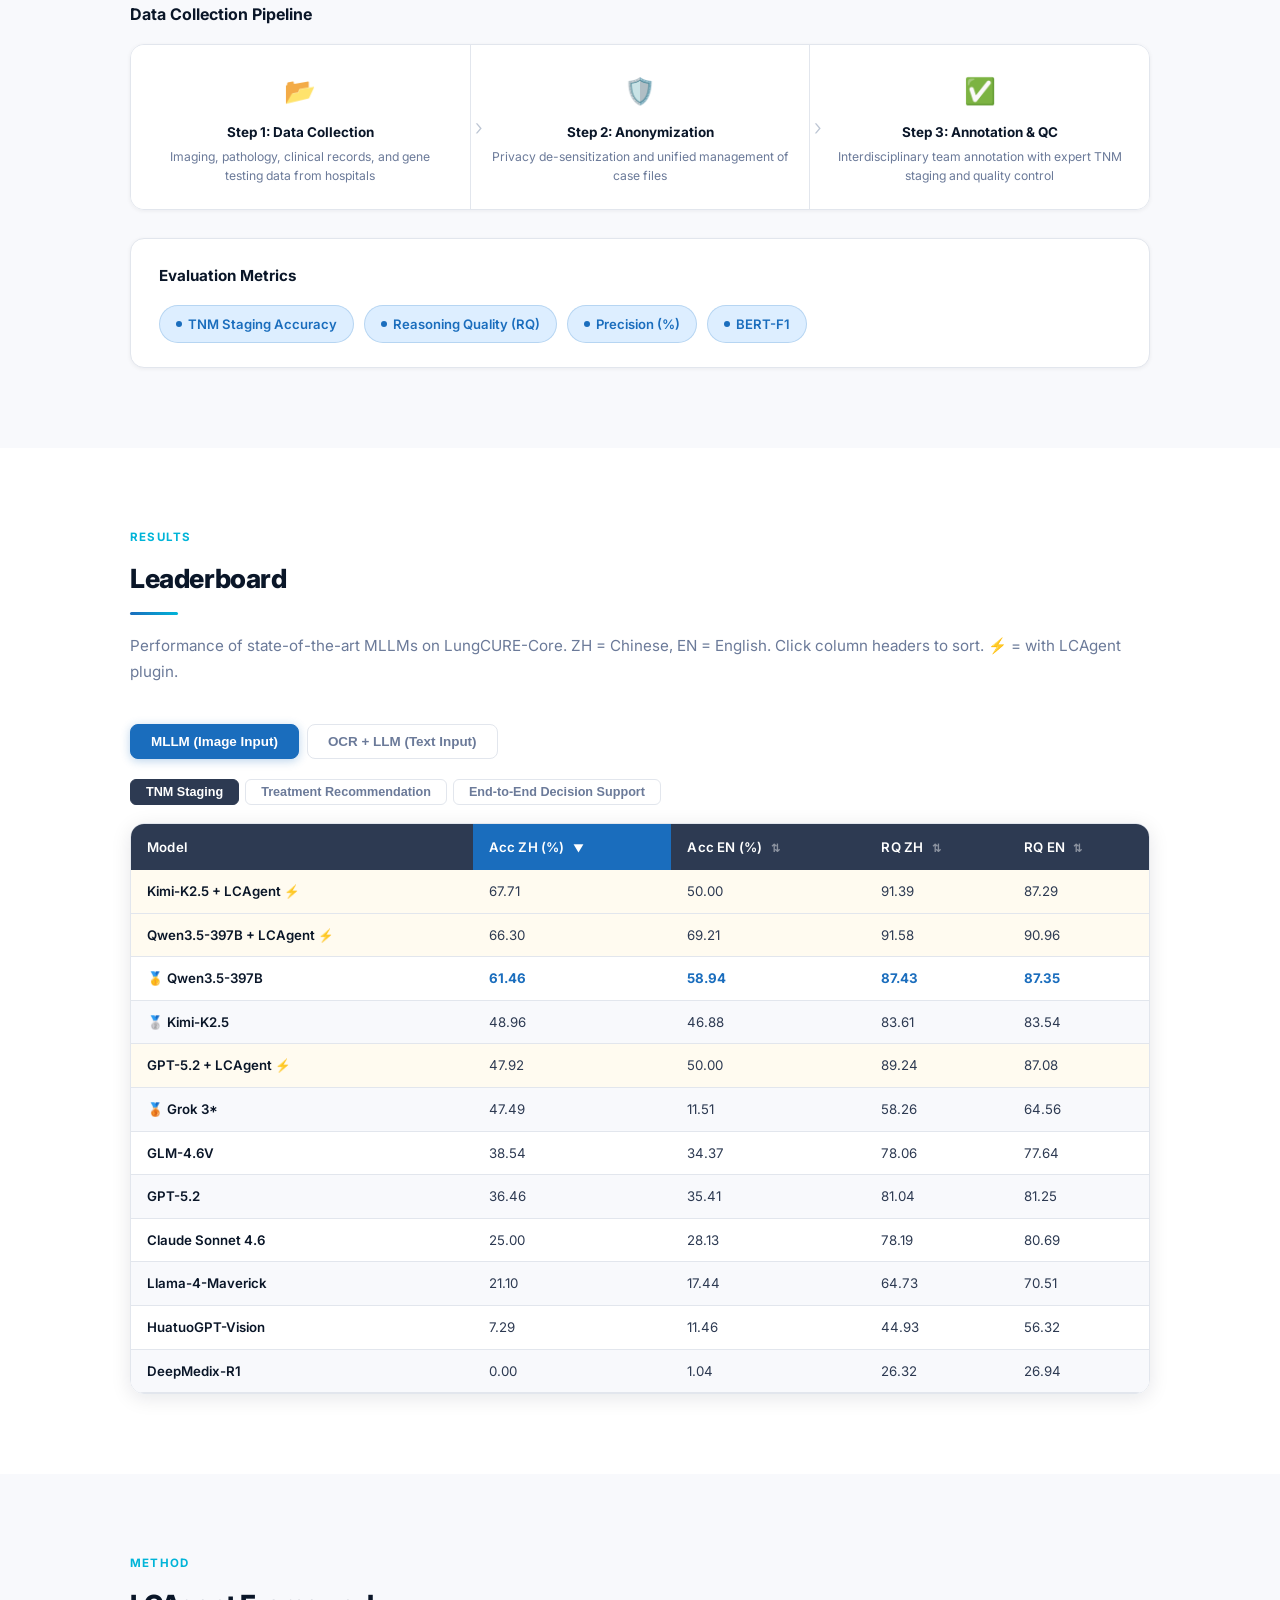
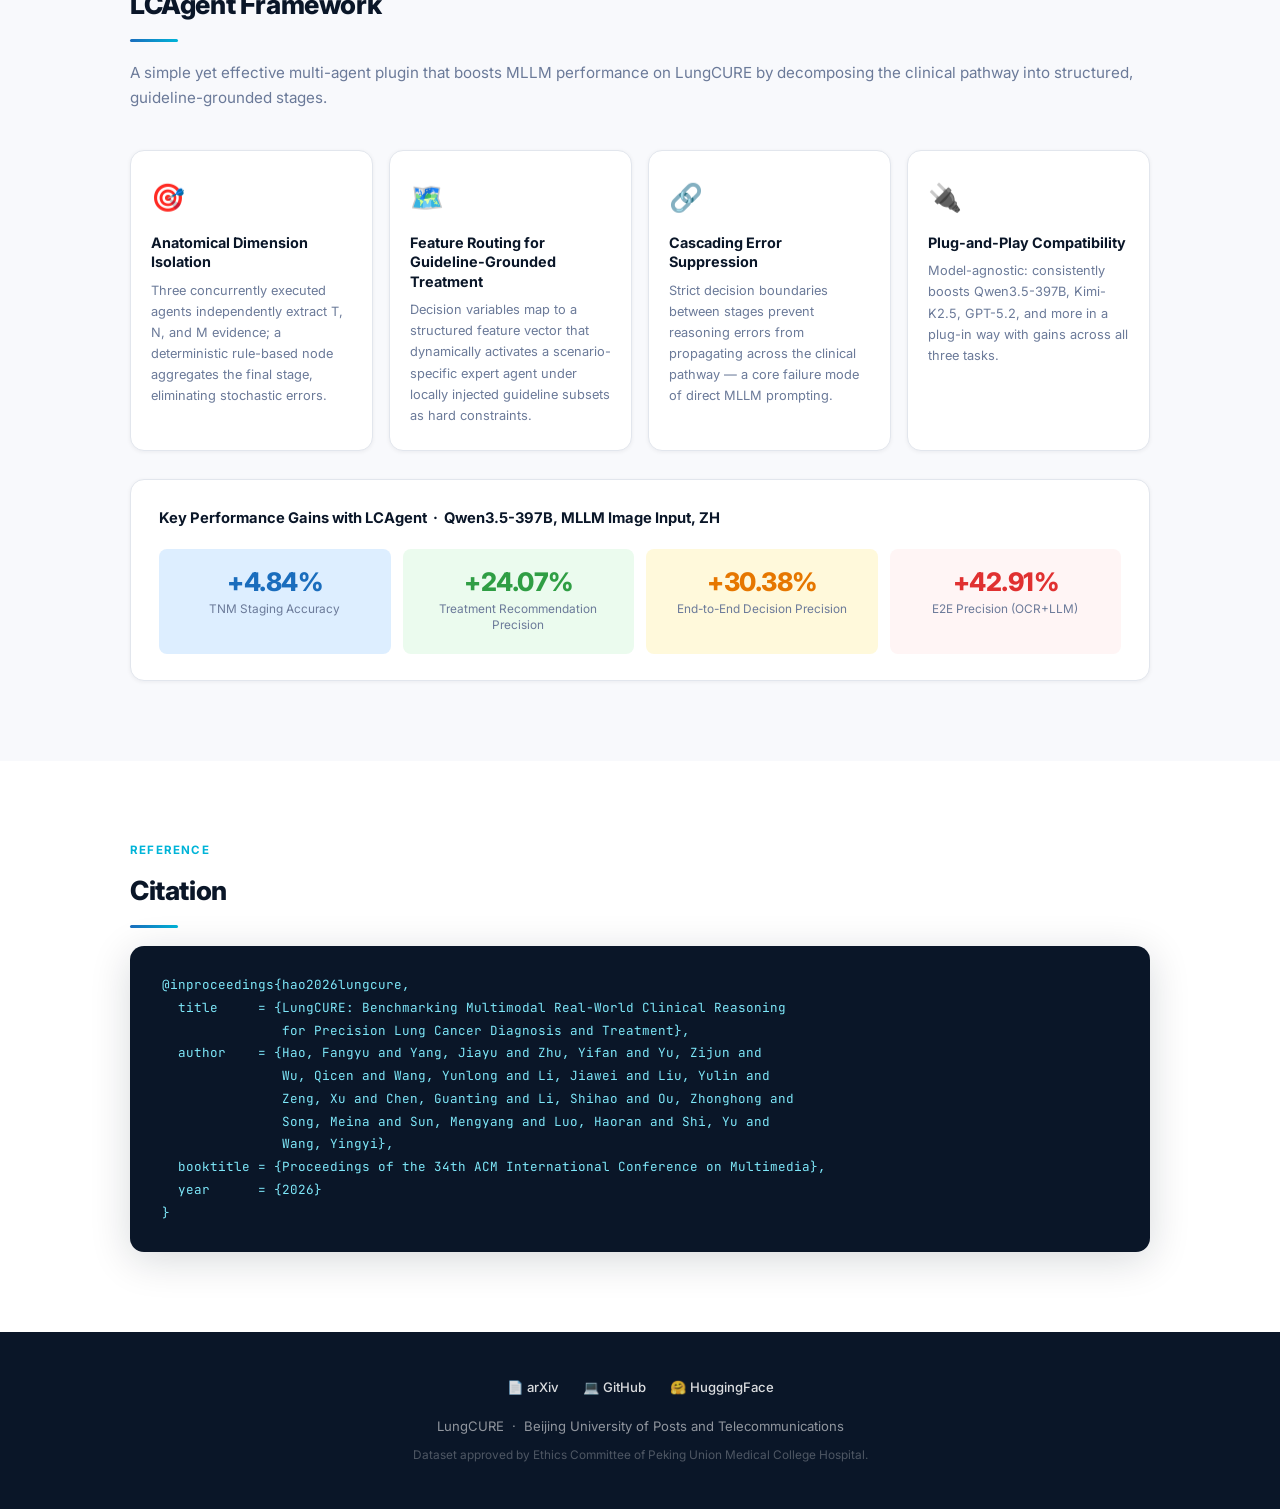
==== commit ff392a7a: "homepage" ====
--- a/index.html
+++ b/index.html
@@ -264,11 +264,7 @@
         <tbody id="lb-body"></tbody>
       </table>
     </div>
-    <p class="lb-note">
-      * Grok 3 results use OCR pre-processing due to image context limitations. &nbsp;·&nbsp;
-      — indicates the model exceeded maximum supported sequence length (infeasible). &nbsp;·&nbsp;
-      LCAgent rows show performance with the LCAgent framework applied on top of the base model.
-    </p>
+
   </div>
 </section>
 
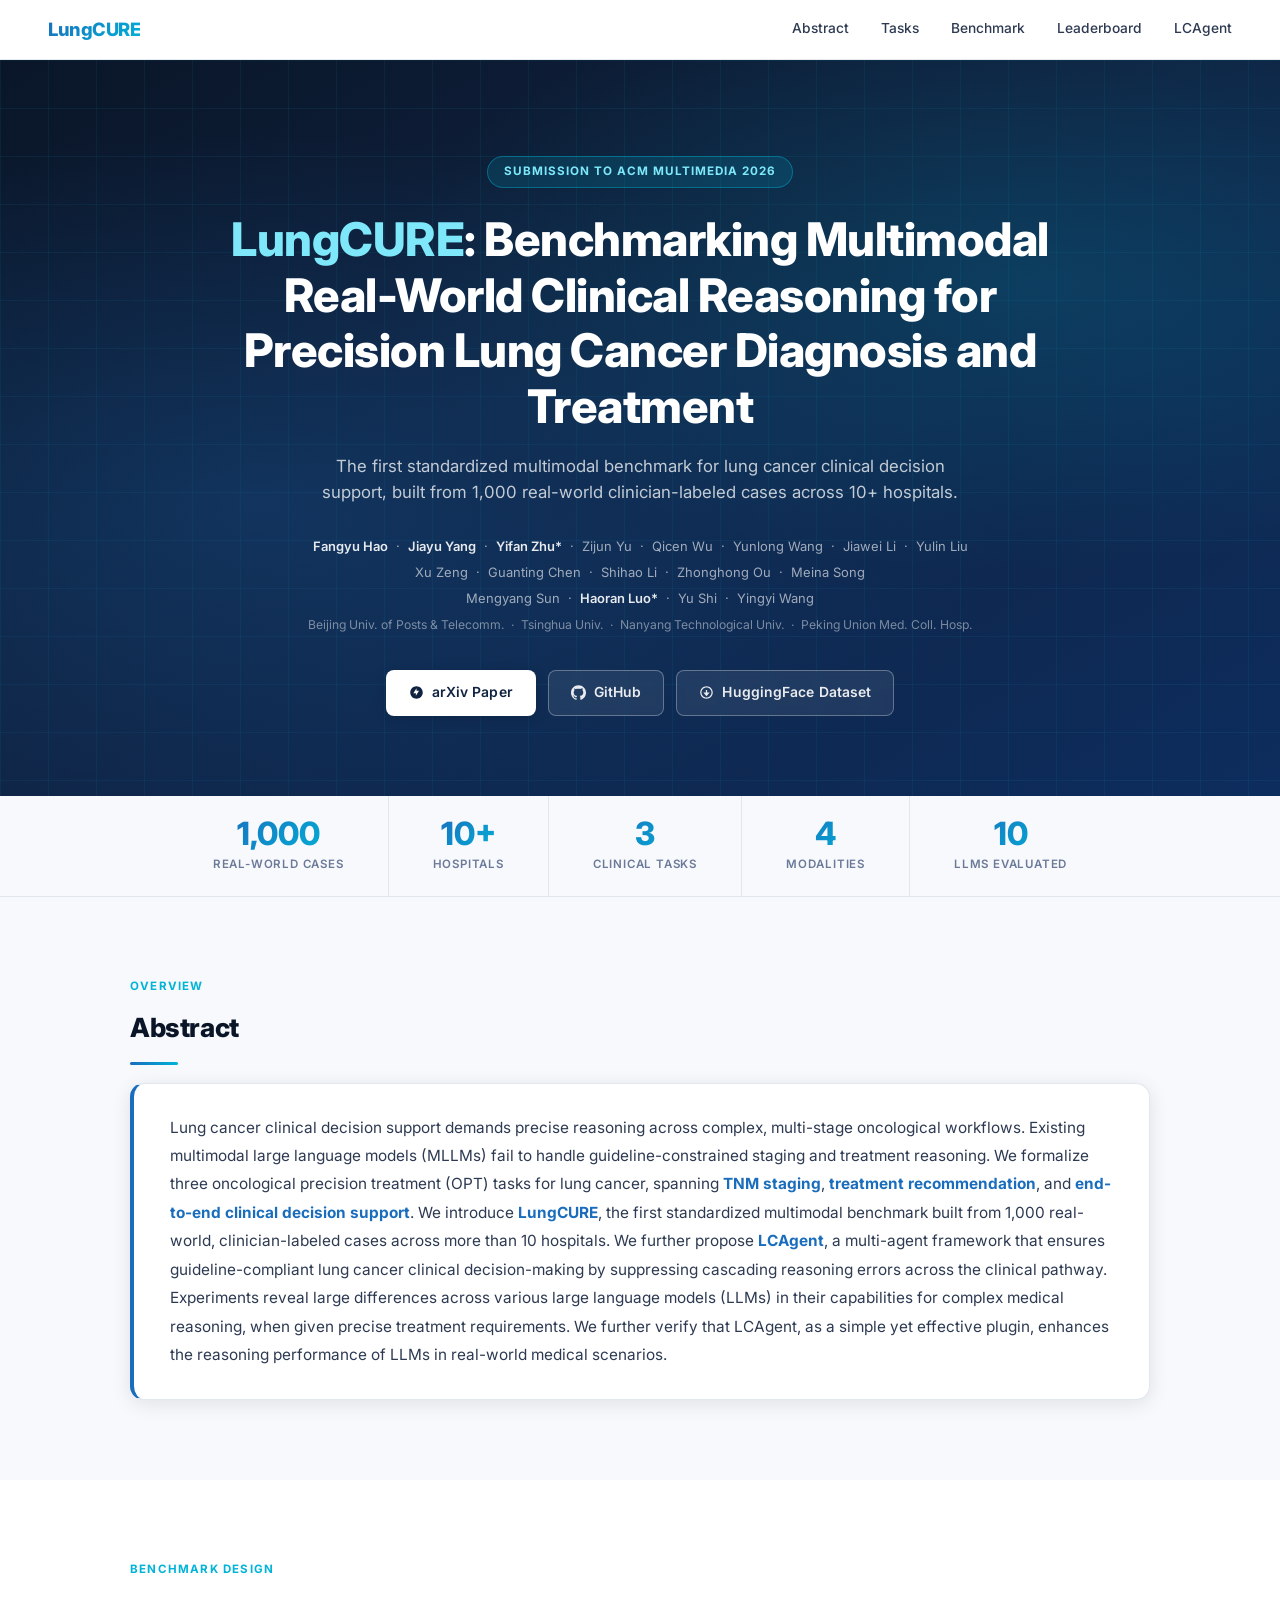
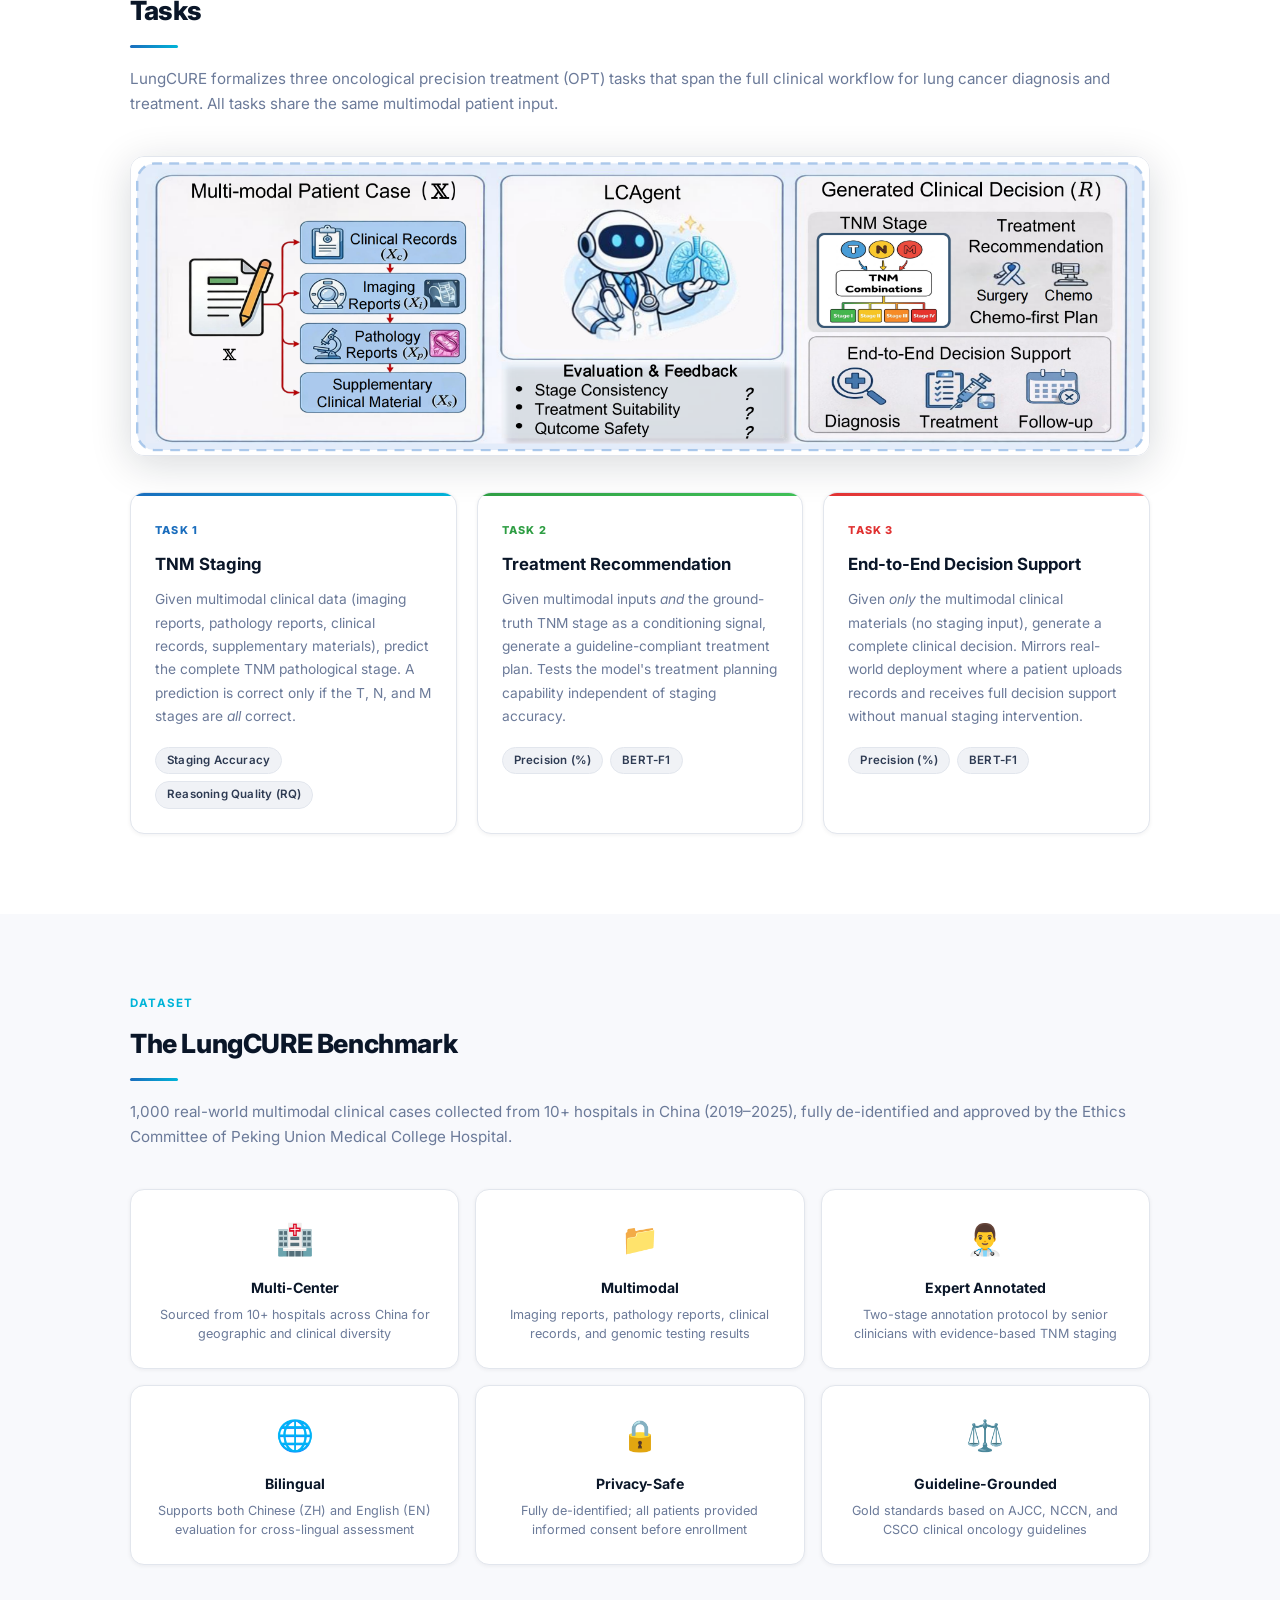
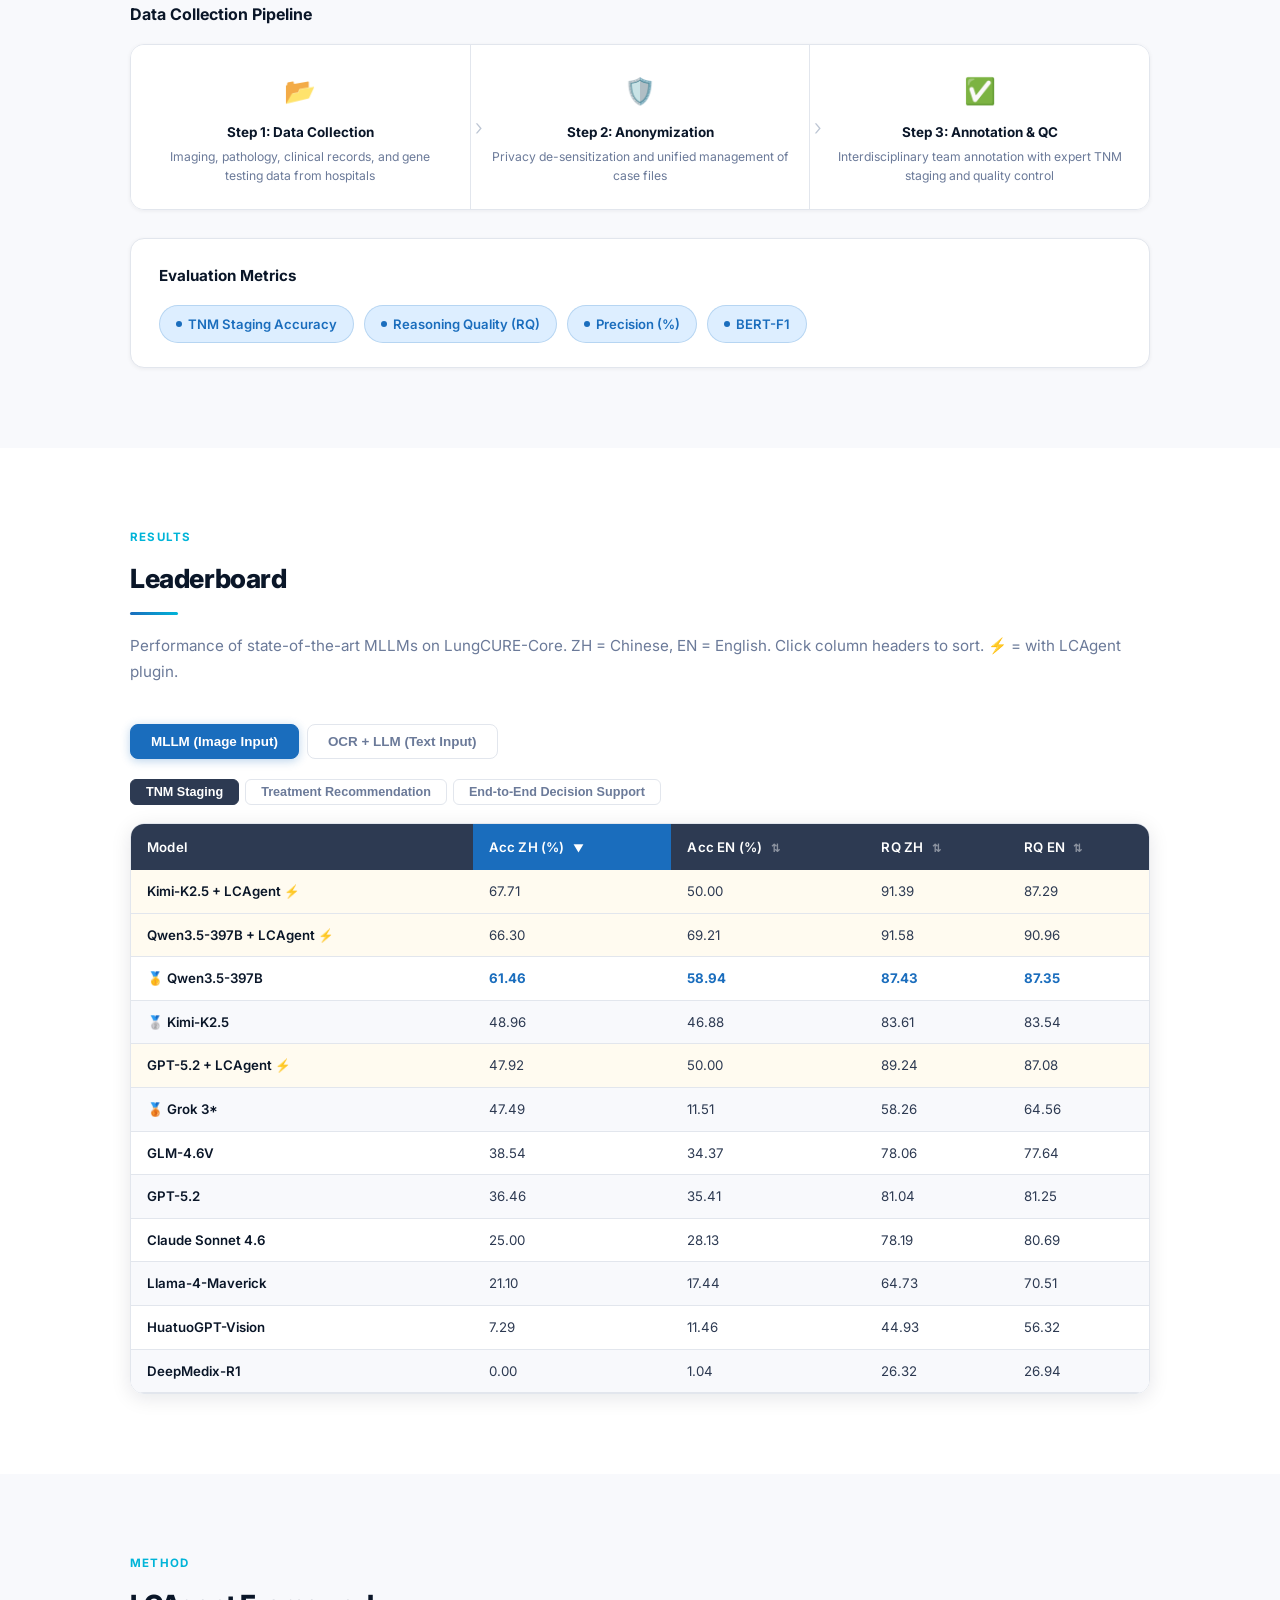
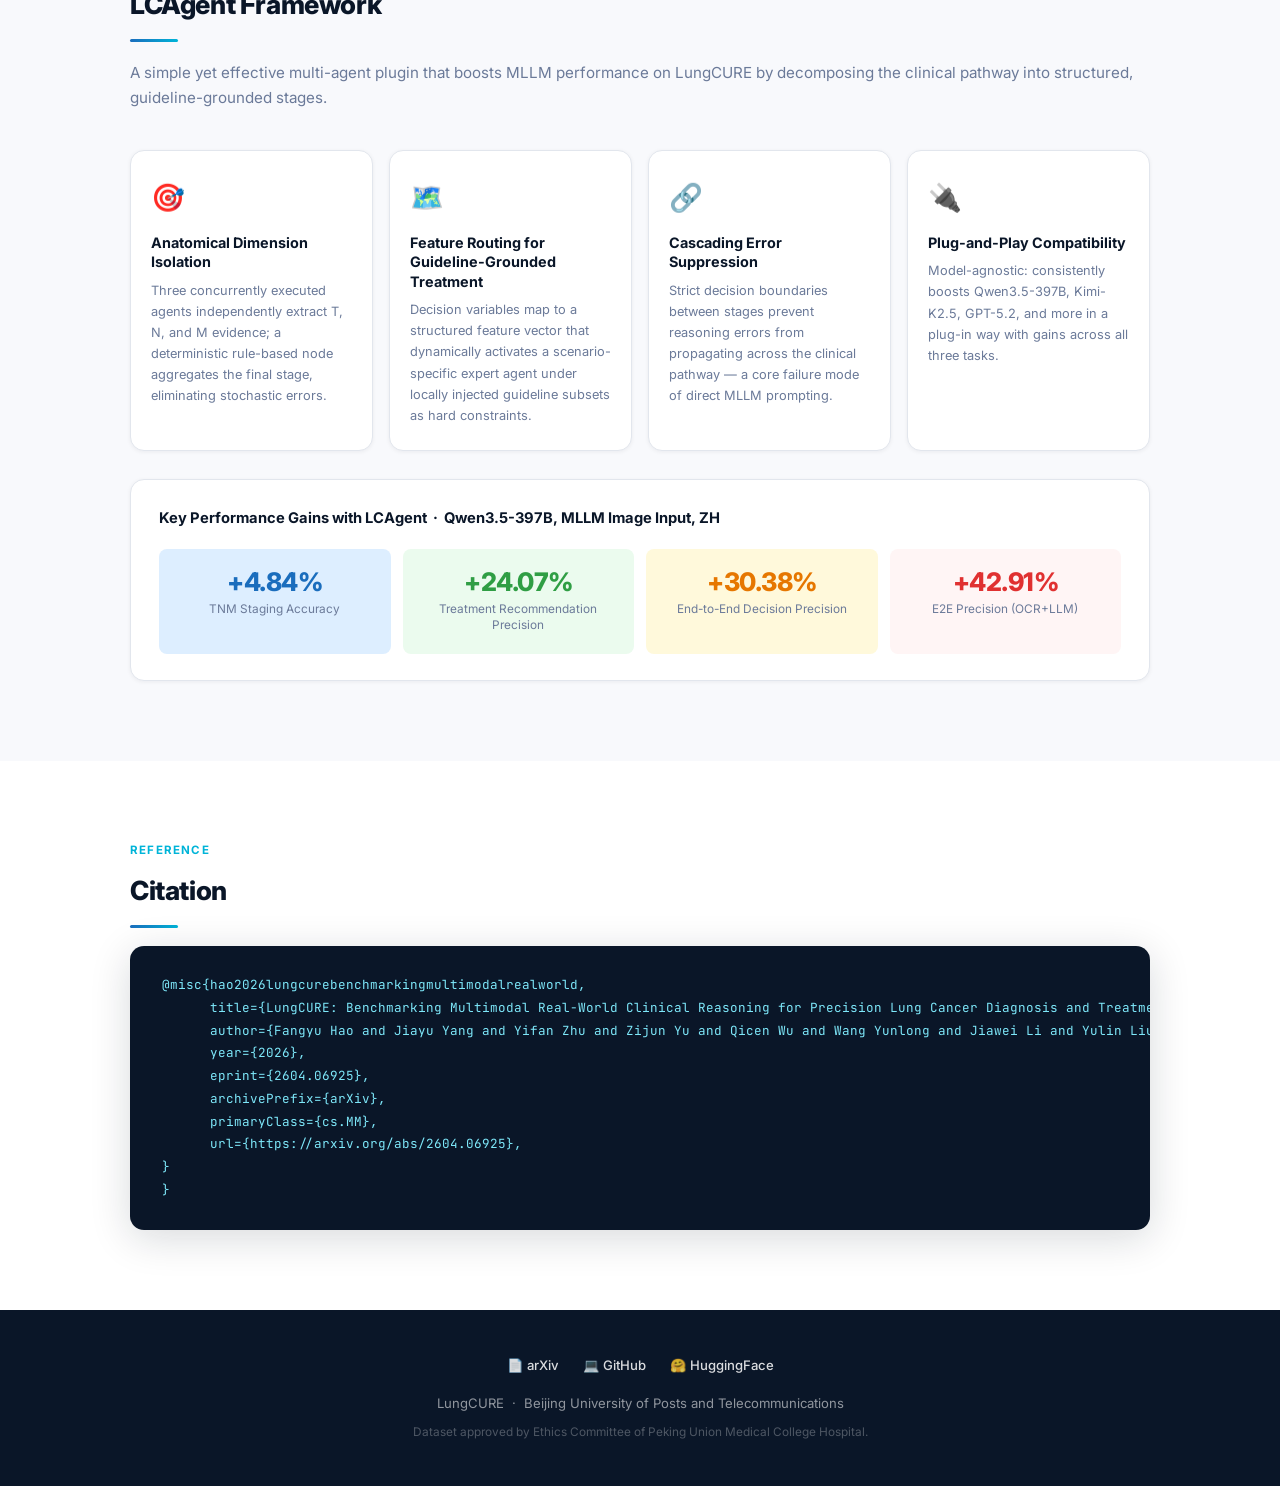
==== commit 68e1aa67: "Update: homepage" ====
--- a/index.html
+++ b/index.html
@@ -24,7 +24,7 @@
 
 <!-- ─── Hero ─────────────────────────────────────────────────── -->
 <header class="hero">
-  <div class="hero-badge">ACM Multimedia 2026</div>
+  <div class="hero-badge">Submission to ACM Multimedia 2026</div>
   <h1>
     <span class="accent">LungCURE</span>: Benchmarking Multimodal<br/>
     Real-World Clinical Reasoning for<br/>
@@ -45,7 +45,7 @@
     Nanyang Technological Univ. &nbsp;·&nbsp; Peking Union Med. Coll. Hosp.</em>
   </div>
   <div class="btn-group">
-    <a class="btn btn-primary" href="https://arxiv.org/abs/YOUR_ARXIV_ID" target="_blank">
+    <a class="btn btn-primary" href="http://arxiv.org/abs/2604.06925" target="_blank">
       <svg viewBox="0 0 24 24" fill="currentColor"><path d="M12 2C6.48 2 2 6.48 2 12s4.48 10 10 10 10-4.48 10-10S17.52 2 12 2zm-1 15v-4H7l5-8v4h4l-5 8z"/></svg>
       arXiv Paper
     </a>
@@ -79,7 +79,7 @@
     <div class="stat-label">Modalities</div>
   </div>
   <div class="stat-item">
-    <div class="stat-num">10+</div>
+    <div class="stat-num">10</div>
     <div class="stat-label">LLMs Evaluated</div>
   </div>
 </div>
@@ -344,16 +344,15 @@
     <h2 class="section-title">Citation</h2>
     <div class="section-divider"></div>
     <div class="citation-wrap">
-      <pre class="citation-block">@inproceedings{hao2026lungcure,
-  title     = {LungCURE: Benchmarking Multimodal Real-World Clinical Reasoning
-               for Precision Lung Cancer Diagnosis and Treatment},
-  author    = {Hao, Fangyu and Yang, Jiayu and Zhu, Yifan and Yu, Zijun and
-               Wu, Qicen and Wang, Yunlong and Li, Jiawei and Liu, Yulin and
-               Zeng, Xu and Chen, Guanting and Li, Shihao and Ou, Zhonghong and
-               Song, Meina and Sun, Mengyang and Luo, Haoran and Shi, Yu and
-               Wang, Yingyi},
-  booktitle = {Proceedings of the 34th ACM International Conference on Multimedia},
-  year      = {2026}
+      <pre class="citation-block">@misc{hao2026lungcurebenchmarkingmultimodalrealworld,
+      title={LungCURE: Benchmarking Multimodal Real-World Clinical Reasoning for Precision Lung Cancer Diagnosis and Treatment}, 
+      author={Fangyu Hao and Jiayu Yang and Yifan Zhu and Zijun Yu and Qicen Wu and Wang Yunlong and Jiawei Li and Yulin Liu and Xu Zeng and Guanting Chen and Shihao Li and Zhonghong Ou and Meina Song and Mengyang Sun and Haoran Luo and Yu Shi and Yingyi Wang},
+      year={2026},
+      eprint={2604.06925},
+      archivePrefix={arXiv},
+      primaryClass={cs.MM},
+      url={https://arxiv.org/abs/2604.06925}, 
+}
 }</pre>
     </div>
   </div>
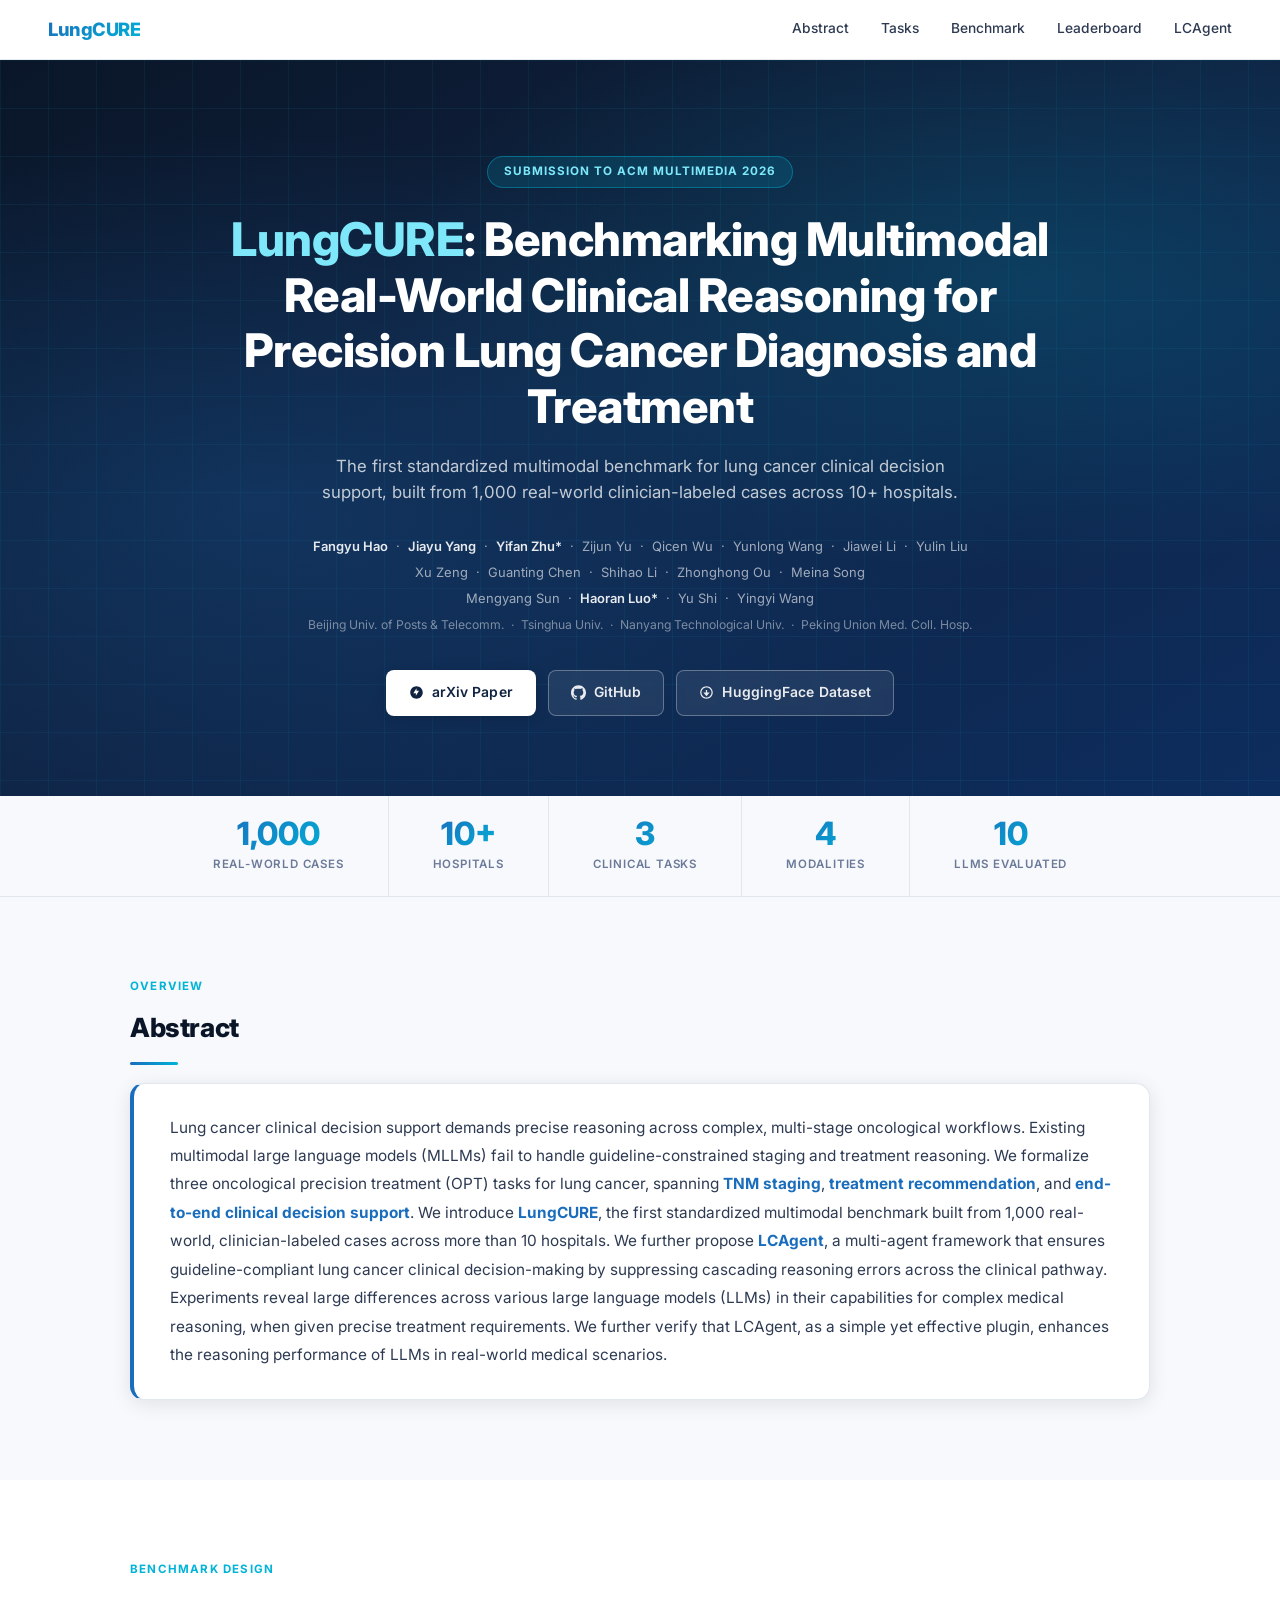
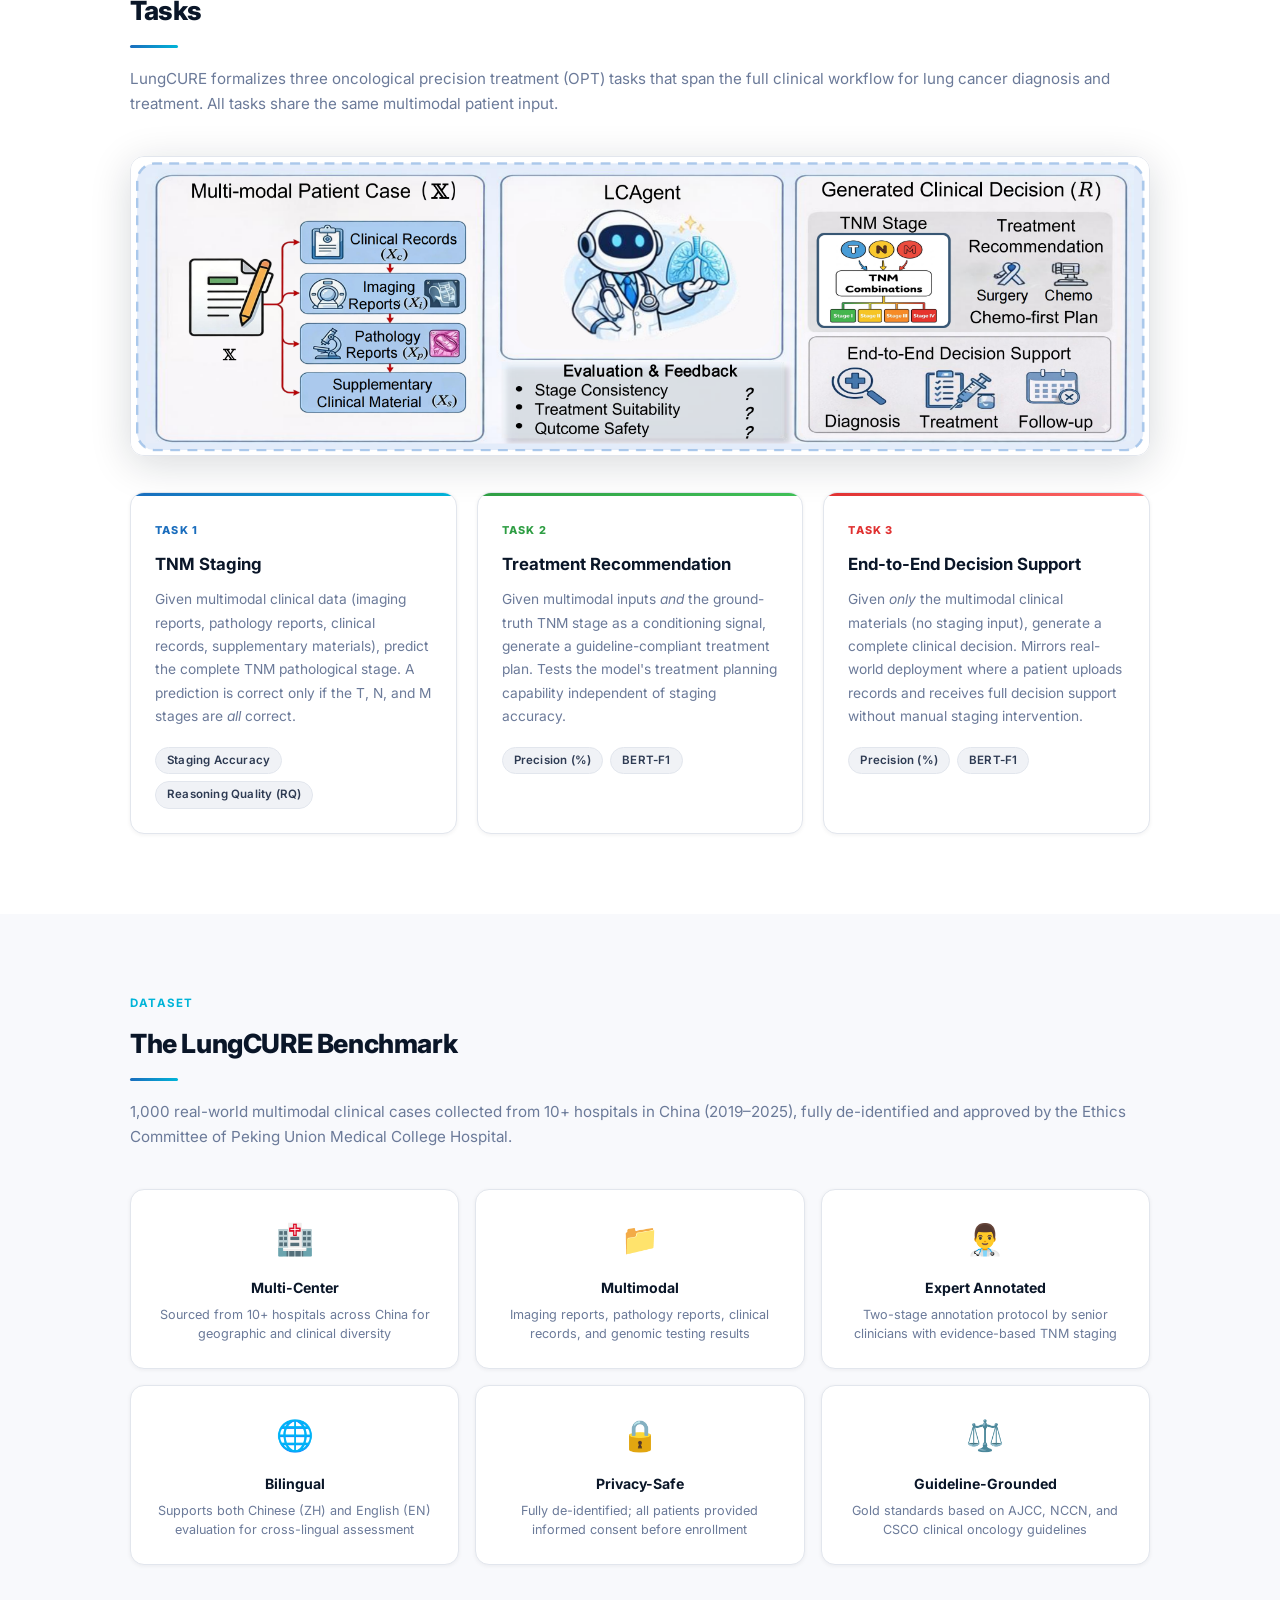
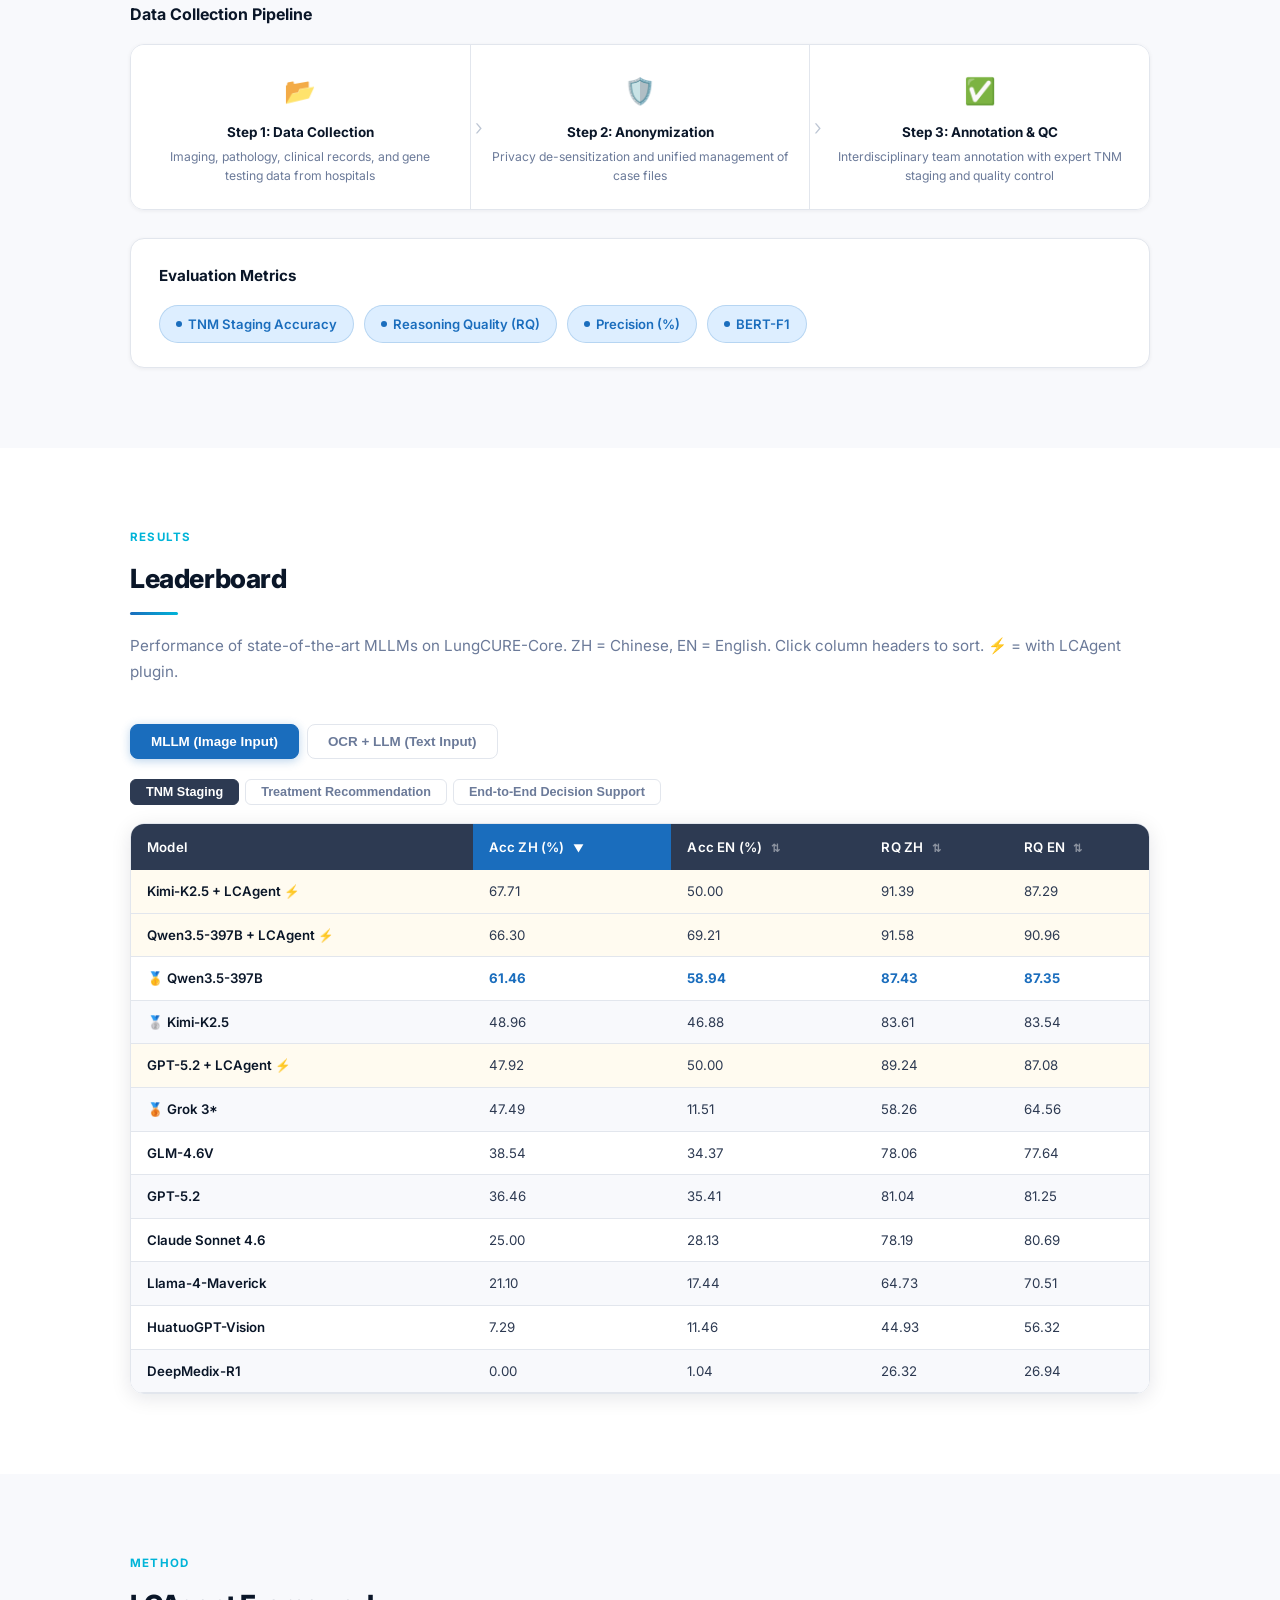
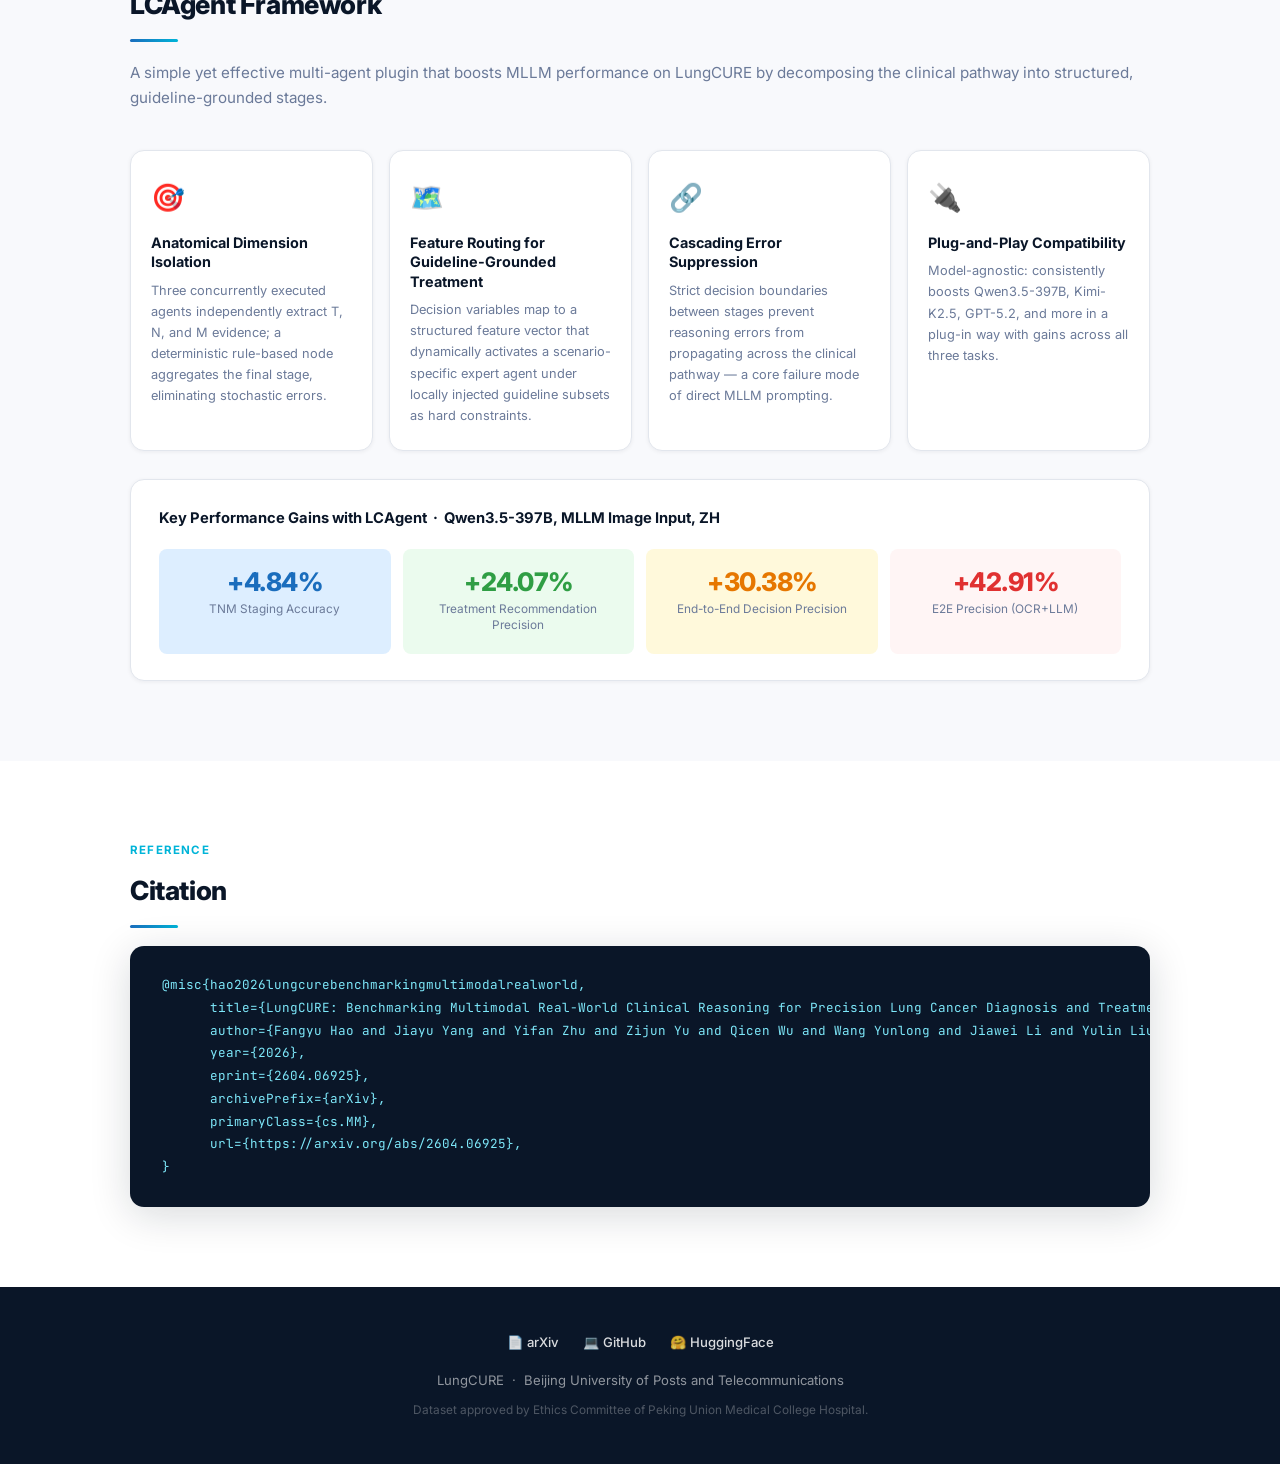
==== commit 5b80be58: "fix: fix README.md" ====
--- a/index.html
+++ b/index.html
@@ -353,7 +353,7 @@
       primaryClass={cs.MM},
       url={https://arxiv.org/abs/2604.06925}, 
 }
-}</pre>
+</pre>
     </div>
   </div>
 </section>
